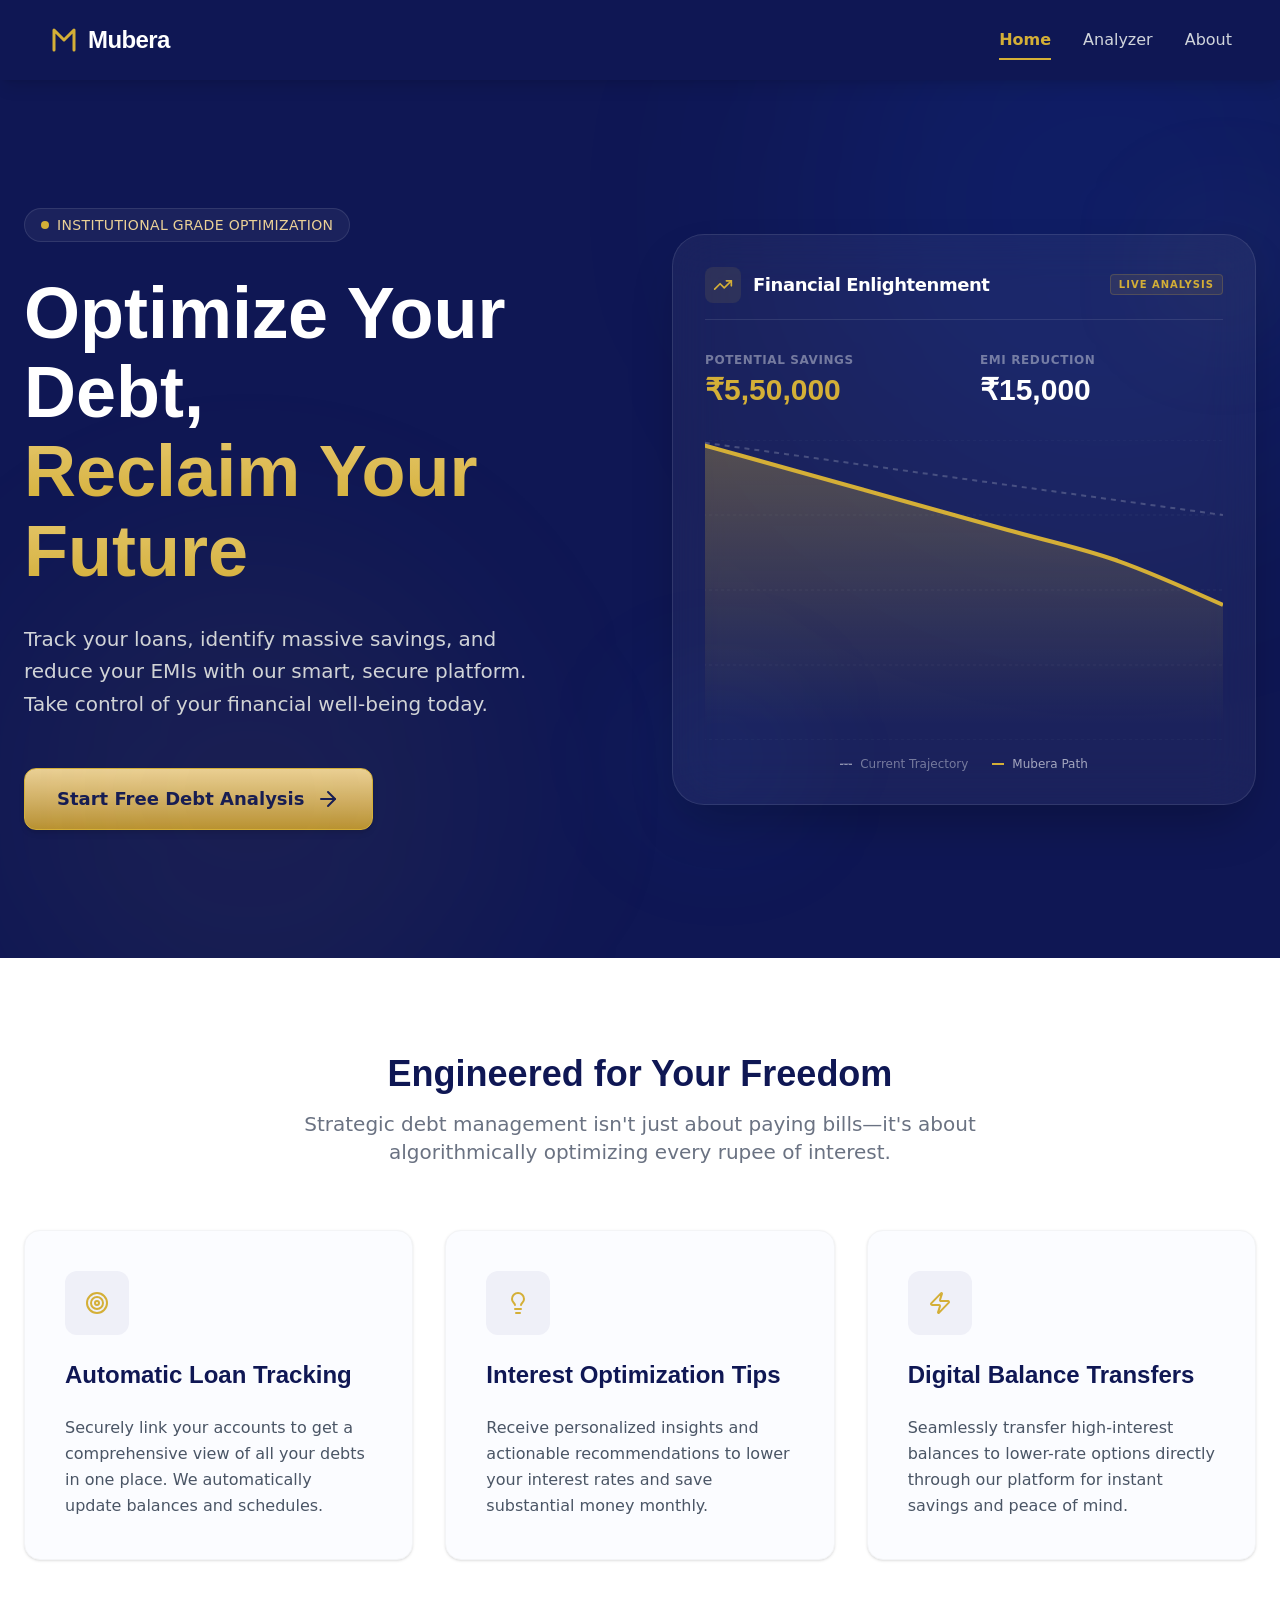
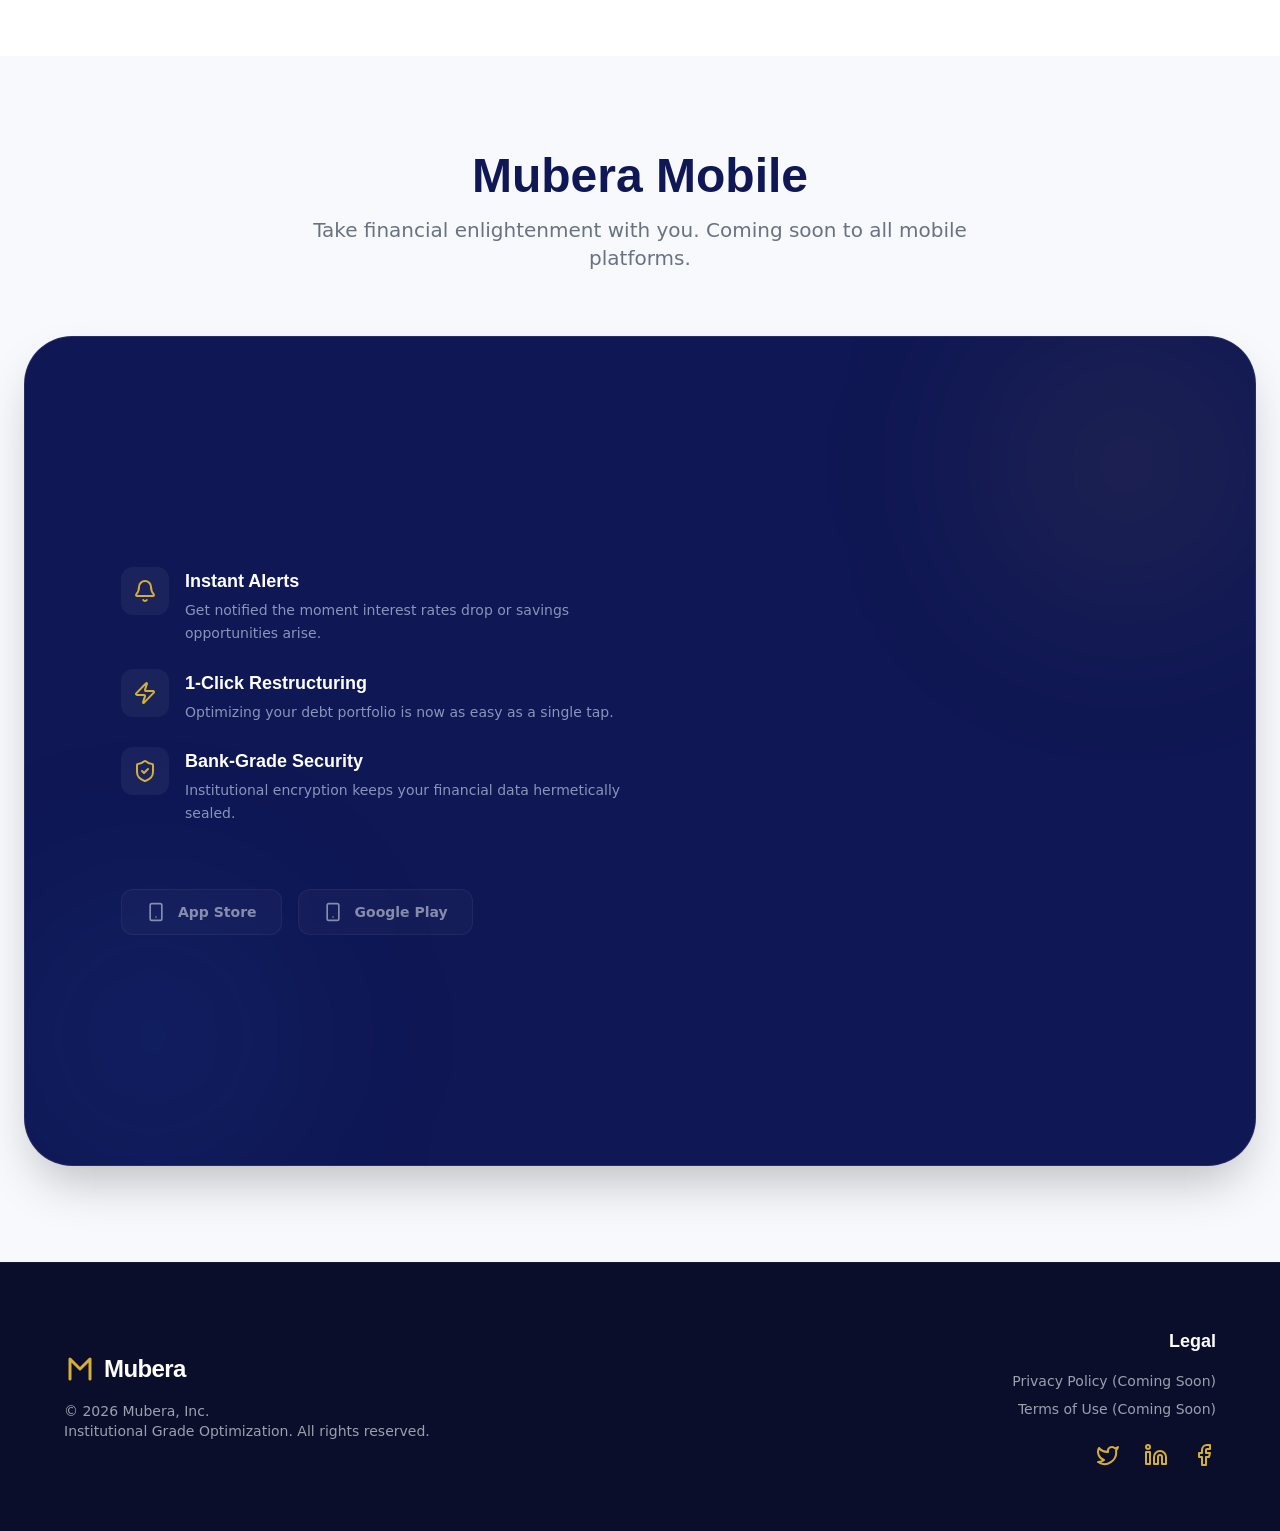
==== index.html @ bd6b5b1d "First commit" ====
<!doctype html>
<html lang="en">
  <head>
    <meta charset="UTF-8" />
    <meta name="viewport" content="width=device-width, initial-scale=1.0" />
    <title>Mubera - Debt Optimization</title>
    <script src="https://server.fillout.com/embed/v1/"></script>
    <script type="module" crossorigin src="/assets/index-WhnX2FyQ.js"></script>
    <link rel="stylesheet" crossorigin href="/assets/index-BzbbWN3S.css">
  </head>
  <body>
    <div id="root"></div>
  </body>
</html>
---- assets/index-BzbbWN3S.css ----
/*! tailwindcss v4.3.0 | MIT License | https://tailwindcss.com */@layer properties{@supports (((-webkit-hyphens:none)) and (not (margin-trim:inline))) or ((-moz-orient:inline) and (not (color:rgb(from red r g b)))){*,:before,:after,::backdrop{--tw-translate-x:0;--tw-translate-y:0;--tw-translate-z:0;--tw-rotate-x:initial;--tw-rotate-y:initial;--tw-rotate-z:initial;--tw-skew-x:initial;--tw-skew-y:initial;--tw-space-y-reverse:0;--tw-space-x-reverse:0;--tw-border-style:solid;--tw-gradient-position:initial;--tw-gradient-from:#0000;--tw-gradient-via:#0000;--tw-gradient-to:#0000;--tw-gradient-stops:initial;--tw-gradient-via-stops:initial;--tw-gradient-from-position:0%;--tw-gradient-via-position:50%;--tw-gradient-to-position:100%;--tw-leading:initial;--tw-font-weight:initial;--tw-tracking:initial;--tw-shadow:0 0 #0000;--tw-shadow-color:initial;--tw-shadow-alpha:100%;--tw-inset-shadow:0 0 #0000;--tw-inset-shadow-color:initial;--tw-inset-shadow-alpha:100%;--tw-ring-color:initial;--tw-ring-shadow:0 0 #0000;--tw-inset-ring-color:initial;--tw-inset-ring-shadow:0 0 #0000;--tw-ring-inset:initial;--tw-ring-offset-width:0px;--tw-ring-offset-color:#fff;--tw-ring-offset-shadow:0 0 #0000;--tw-blur:initial;--tw-brightness:initial;--tw-contrast:initial;--tw-grayscale:initial;--tw-hue-rotate:initial;--tw-invert:initial;--tw-opacity:initial;--tw-saturate:initial;--tw-sepia:initial;--tw-drop-shadow:initial;--tw-drop-shadow-color:initial;--tw-drop-shadow-alpha:100%;--tw-drop-shadow-size:initial;--tw-duration:initial;--tw-backdrop-blur:initial;--tw-backdrop-brightness:initial;--tw-backdrop-contrast:initial;--tw-backdrop-grayscale:initial;--tw-backdrop-hue-rotate:initial;--tw-backdrop-invert:initial;--tw-backdrop-opacity:initial;--tw-backdrop-saturate:initial;--tw-backdrop-sepia:initial}}}@layer theme{:root,:host{--font-sans:"Inter", ui-sans-serif, system-ui, sans-serif;--font-mono:ui-monospace, SFMono-Regular, Menlo, Monaco, Consolas, "Liberation Mono", "Courier New", monospace;--color-green-400:oklch(79.2% .209 151.711);--color-blue-100:oklch(93.2% .032 255.585);--color-blue-200:oklch(88.2% .059 254.128);--color-blue-500:oklch(62.3% .214 259.815);--color-blue-600:oklch(54.6% .245 262.881);--color-blue-900:oklch(37.9% .146 265.522);--color-gray-100:oklch(96.7% .003 264.542);--color-gray-200:oklch(92.8% .006 264.531);--color-gray-300:oklch(87.2% .01 258.338);--color-gray-400:oklch(70.7% .022 261.325);--color-gray-500:oklch(55.1% .027 264.364);--color-gray-600:oklch(44.6% .03 256.802);--color-gray-800:oklch(27.8% .033 256.848);--color-black:#000;--color-white:#fff;--spacing:.25rem;--container-sm:24rem;--container-md:28rem;--container-lg:32rem;--container-2xl:42rem;--container-3xl:48rem;--container-4xl:56rem;--container-6xl:72rem;--container-7xl:80rem;--text-xs:.75rem;--text-xs--line-height:calc(1 / .75);--text-sm:.875rem;--text-sm--line-height:calc(1.25 / .875);--text-base:1rem;--text-base--line-height: 1.5 ;--text-lg:1.125rem;--text-lg--line-height:calc(1.75 / 1.125);--text-xl:1.25rem;--text-xl--line-height:calc(1.75 / 1.25);--text-2xl:1.5rem;--text-2xl--line-height:calc(2 / 1.5);--text-3xl:1.875rem;--text-3xl--line-height: 1.2 ;--text-4xl:2.25rem;--text-4xl--line-height:calc(2.5 / 2.25);--text-5xl:3rem;--text-5xl--line-height:1;--text-6xl:3.75rem;--text-6xl--line-height:1;--text-7xl:4.5rem;--text-7xl--line-height:1;--font-weight-medium:500;--font-weight-semibold:600;--font-weight-bold:700;--tracking-tight:-.025em;--tracking-wide:.025em;--tracking-wider:.05em;--tracking-widest:.1em;--leading-relaxed:1.625;--radius-lg:.5rem;--radius-xl:.75rem;--radius-2xl:1rem;--animate-pulse:pulse 2s cubic-bezier(.4, 0, .6, 1) infinite;--blur-xl:24px;--blur-2xl:40px;--blur-3xl:64px;--default-transition-duration:.15s;--default-transition-timing-function:cubic-bezier(.4, 0, .2, 1);--default-font-family:var(--font-sans);--default-mono-font-family:var(--font-mono);--font-display:"Montserrat", sans-serif;--color-mubera-blue:#0f1754;--color-mubera-blue-light:#1a237e;--color-mubera-gold:#d4af37;--color-mubera-gold-light:#ebd197}}@layer base{*,:after,:before,::backdrop{box-sizing:border-box;border:0 solid;margin:0;padding:0}::file-selector-button{box-sizing:border-box;border:0 solid;margin:0;padding:0}html,:host{-webkit-text-size-adjust:100%;-moz-tab-size:4;tab-size:4;line-height:1.5;font-family:var(--default-font-family,ui-sans-serif, system-ui, sans-serif, "Apple Color Emoji", "Segoe UI Emoji", "Segoe UI Symbol", "Noto Color Emoji");font-feature-settings:var(--default-font-feature-settings,normal);font-variation-settings:var(--default-font-variation-settings,normal);-webkit-tap-highlight-color:transparent}hr{height:0;color:inherit;border-top-width:1px}abbr:where([title]){-webkit-text-decoration:underline dotted;text-decoration:underline dotted}h1,h2,h3,h4,h5,h6{font-size:inherit;font-weight:inherit}a{color:inherit;-webkit-text-decoration:inherit;text-decoration:inherit}b,strong{font-weight:bolder}code,kbd,samp,pre{font-family:var(--default-mono-font-family,ui-monospace, SFMono-Regular, Menlo, Monaco, Consolas, "Liberation Mono", "Courier New", monospace);font-feature-settings:var(--default-mono-font-feature-settings,normal);font-variation-settings:var(--default-mono-font-variation-settings,normal);font-size:1em}small{font-size:80%}sub,sup{vertical-align:baseline;font-size:75%;line-height:0;position:relative}sub{bottom:-.25em}sup{top:-.5em}table{text-indent:0;border-color:inherit;border-collapse:collapse}:-moz-focusring{outline:auto}progress{vertical-align:baseline}summary{display:list-item}ol,ul,menu{list-style:none}img,svg,video,canvas,audio,iframe,embed,object{vertical-align:middle;display:block}img,video{max-width:100%;height:auto}button,input,select,optgroup,textarea{font:inherit;font-feature-settings:inherit;font-variation-settings:inherit;letter-spacing:inherit;color:inherit;opacity:1;background-color:#0000;border-radius:0}::file-selector-button{font:inherit;font-feature-settings:inherit;font-variation-settings:inherit;letter-spacing:inherit;color:inherit;opacity:1;background-color:#0000;border-radius:0}:where(select:is([multiple],[size])) optgroup{font-weight:bolder}:where(select:is([multiple],[size])) optgroup option{padding-inline-start:20px}::file-selector-button{margin-inline-end:4px}::placeholder{opacity:1}@supports (not ((-webkit-appearance:-apple-pay-button))) or (contain-intrinsic-size:1px){::placeholder{color:currentColor}@supports (color:color-mix(in lab,red,red)){::placeholder{color:color-mix(in oklab,currentcolor 50%,transparent)}}}textarea{resize:vertical}::-webkit-search-decoration{-webkit-appearance:none}::-webkit-date-and-time-value{min-height:1lh;text-align:inherit}::-webkit-datetime-edit{display:inline-flex}::-webkit-datetime-edit-fields-wrapper{padding:0}::-webkit-datetime-edit{padding-block:0}::-webkit-datetime-edit-year-field{padding-block:0}::-webkit-datetime-edit-month-field{padding-block:0}::-webkit-datetime-edit-day-field{padding-block:0}::-webkit-datetime-edit-hour-field{padding-block:0}::-webkit-datetime-edit-minute-field{padding-block:0}::-webkit-datetime-edit-second-field{padding-block:0}::-webkit-datetime-edit-millisecond-field{padding-block:0}::-webkit-datetime-edit-meridiem-field{padding-block:0}::-webkit-calendar-picker-indicator{line-height:1}:-moz-ui-invalid{box-shadow:none}button,input:where([type=button],[type=reset],[type=submit]){-webkit-appearance:button;-moz-appearance:button;appearance:button}::file-selector-button{-webkit-appearance:button;-moz-appearance:button;appearance:button}::-webkit-inner-spin-button{height:auto}::-webkit-outer-spin-button{height:auto}[hidden]:where(:not([hidden=until-found])){display:none!important}}@layer components{.btn-gold{border-style:var(--tw-border-style);--tw-gradient-position:to bottom;border-width:1px;border-color:#d4af37}@supports (background-image:linear-gradient(in lab,red,red)){.btn-gold{--tw-gradient-position:to bottom in oklab}}.btn-gold{background-image:linear-gradient(var(--tw-gradient-stops));--tw-gradient-from:#ebd197;--tw-gradient-to:#b89130;--tw-gradient-stops:var(--tw-gradient-via-stops,var(--tw-gradient-position), var(--tw-gradient-from) var(--tw-gradient-from-position), var(--tw-gradient-to) var(--tw-gradient-to-position));--tw-font-weight:var(--font-weight-semibold);font-weight:var(--font-weight-semibold);color:#0f1754;--tw-shadow:0 4px 6px -1px var(--tw-shadow-color,#0000001a), 0 2px 4px -2px var(--tw-shadow-color,#0000001a);box-shadow:var(--tw-inset-shadow),var(--tw-inset-ring-shadow),var(--tw-ring-offset-shadow),var(--tw-ring-shadow),var(--tw-shadow);transition-property:all;transition-timing-function:var(--tw-ease,var(--default-transition-timing-function));transition-duration:var(--tw-duration,var(--default-transition-duration));--tw-duration:.3s;transition-duration:.3s}@media(hover:hover){.btn-gold:hover{--tw-translate-y:calc(var(--spacing) * -.5);translate:var(--tw-translate-x) var(--tw-translate-y);--tw-gradient-from:#f3d778;--tw-gradient-stops:var(--tw-gradient-via-stops,var(--tw-gradient-position), var(--tw-gradient-from) var(--tw-gradient-from-position), var(--tw-gradient-to) var(--tw-gradient-to-position));--tw-gradient-to:#c19b2e;--tw-shadow:0 10px 15px -3px var(--tw-shadow-color,#0000001a), 0 4px 6px -4px var(--tw-shadow-color,#0000001a);box-shadow:var(--tw-inset-shadow),var(--tw-inset-ring-shadow),var(--tw-ring-offset-shadow),var(--tw-ring-shadow),var(--tw-shadow)}}.glass-panel{border-style:var(--tw-border-style);border-width:1px;border-color:#ffffff1a}@supports (color:color-mix(in lab,red,red)){.glass-panel{border-color:color-mix(in oklab,var(--color-white) 10%,transparent)}}.glass-panel{background-color:#ffffff0d}@supports (color:color-mix(in lab,red,red)){.glass-panel{background-color:color-mix(in oklab,var(--color-white) 5%,transparent)}}.glass-panel{--tw-shadow:0 25px 50px -12px var(--tw-shadow-color,#00000040);box-shadow:var(--tw-inset-shadow),var(--tw-inset-ring-shadow),var(--tw-ring-offset-shadow),var(--tw-ring-shadow),var(--tw-shadow);--tw-backdrop-blur:blur(var(--blur-xl));-webkit-backdrop-filter:var(--tw-backdrop-blur,) var(--tw-backdrop-brightness,) var(--tw-backdrop-contrast,) var(--tw-backdrop-grayscale,) var(--tw-backdrop-hue-rotate,) var(--tw-backdrop-invert,) var(--tw-backdrop-opacity,) var(--tw-backdrop-saturate,) var(--tw-backdrop-sepia,);backdrop-filter:var(--tw-backdrop-blur,) var(--tw-backdrop-brightness,) var(--tw-backdrop-contrast,) var(--tw-backdrop-grayscale,) var(--tw-backdrop-hue-rotate,) var(--tw-backdrop-invert,) var(--tw-backdrop-opacity,) var(--tw-backdrop-saturate,) var(--tw-backdrop-sepia,)}.text-gradient-gold{--tw-gradient-position:to bottom}@supports (background-image:linear-gradient(in lab,red,red)){.text-gradient-gold{--tw-gradient-position:to bottom in oklab}}.text-gradient-gold{background-image:linear-gradient(var(--tw-gradient-stops));--tw-gradient-from:#e5c76b;--tw-gradient-to:#d4af37;--tw-gradient-stops:var(--tw-gradient-via-stops,var(--tw-gradient-position), var(--tw-gradient-from) var(--tw-gradient-from-position), var(--tw-gradient-to) var(--tw-gradient-to-position));color:#0000;-webkit-background-clip:text;background-clip:text}}@layer utilities{.pointer-events-none{pointer-events:none}.absolute{position:absolute}.relative{position:relative}.sticky{position:sticky}.inset-x-0{inset-inline:calc(var(--spacing) * 0)}.-top-4{top:calc(var(--spacing) * -4)}.top-0{top:calc(var(--spacing) * 0)}.top-1\/2{top:50%}.top-\[-20\%\]{top:-20%}.top-full{top:100%}.-right-4{right:calc(var(--spacing) * -4)}.right-0{right:calc(var(--spacing) * 0)}.right-4{right:calc(var(--spacing) * 4)}.right-\[-10\%\]{right:-10%}.-bottom-1{bottom:calc(var(--spacing) * -1)}.-bottom-4{bottom:calc(var(--spacing) * -4)}.-bottom-10{bottom:calc(var(--spacing) * -10)}.bottom-0{bottom:calc(var(--spacing) * 0)}.bottom-1{bottom:calc(var(--spacing) * 1)}.bottom-\[-10\%\]{bottom:-10%}.-left-4{left:calc(var(--spacing) * -4)}.left-0{left:calc(var(--spacing) * 0)}.left-1\/2{left:50%}.left-4{left:calc(var(--spacing) * 4)}.z-10{z-index:10}.z-50{z-index:50}.order-1{order:1}.order-2{order:2}.mx-auto{margin-inline:auto}.mt-2{margin-top:calc(var(--spacing) * 2)}.mt-4{margin-top:calc(var(--spacing) * 4)}.mt-8{margin-top:calc(var(--spacing) * 8)}.mt-10{margin-top:calc(var(--spacing) * 10)}.mb-4{margin-bottom:calc(var(--spacing) * 4)}.mb-6{margin-bottom:calc(var(--spacing) * 6)}.mb-8{margin-bottom:calc(var(--spacing) * 8)}.mb-12{margin-bottom:calc(var(--spacing) * 12)}.mb-16{margin-bottom:calc(var(--spacing) * 16)}.flex{display:flex}.grid{display:grid}.hidden{display:none}.inline-block{display:inline-block}.inline-flex{display:inline-flex}.aspect-\[9\/19\]{aspect-ratio:9/19}.h-0\.5{height:calc(var(--spacing) * .5)}.h-1\.5{height:calc(var(--spacing) * 1.5)}.h-2{height:calc(var(--spacing) * 2)}.h-6{height:calc(var(--spacing) * 6)}.h-8{height:calc(var(--spacing) * 8)}.h-10{height:calc(var(--spacing) * 10)}.h-12{height:calc(var(--spacing) * 12)}.h-16{height:calc(var(--spacing) * 16)}.h-24{height:calc(var(--spacing) * 24)}.h-32{height:calc(var(--spacing) * 32)}.h-64{height:calc(var(--spacing) * 64)}.h-\[120\%\]{height:120%}.h-\[200px\]{height:200px}.h-\[250px\]{height:250px}.h-\[500px\]{height:500px}.h-\[600px\]{height:600px}.h-full{height:100%}.min-h-\[80vh\]{min-height:80vh}.min-h-\[300px\]{min-height:300px}.min-h-screen{min-height:100vh}.w-1\/2{width:50%}.w-2{width:calc(var(--spacing) * 2)}.w-3{width:calc(var(--spacing) * 3)}.w-8{width:calc(var(--spacing) * 8)}.w-10{width:calc(var(--spacing) * 10)}.w-12{width:calc(var(--spacing) * 12)}.w-16{width:calc(var(--spacing) * 16)}.w-24{width:calc(var(--spacing) * 24)}.w-32{width:calc(var(--spacing) * 32)}.w-64{width:calc(var(--spacing) * 64)}.w-\[80\%\]{width:80%}.w-\[120\%\]{width:120%}.w-\[500px\]{width:500px}.w-\[600px\]{width:600px}.w-full{width:100%}.max-w-2xl{max-width:var(--container-2xl)}.max-w-3xl{max-width:var(--container-3xl)}.max-w-4xl{max-width:var(--container-4xl)}.max-w-6xl{max-width:var(--container-6xl)}.max-w-7xl{max-width:var(--container-7xl)}.max-w-\[280px\]{max-width:280px}.max-w-lg{max-width:var(--container-lg)}.max-w-md{max-width:var(--container-md)}.max-w-sm{max-width:var(--container-sm)}.shrink-0{flex-shrink:0}.flex-grow{flex-grow:1}.-translate-x-1\/2{--tw-translate-x: -50% ;translate:var(--tw-translate-x) var(--tw-translate-y)}.-translate-y-1\/2{--tw-translate-y: -50% ;translate:var(--tw-translate-x) var(--tw-translate-y)}.transform{transform:var(--tw-rotate-x,) var(--tw-rotate-y,) var(--tw-rotate-z,) var(--tw-skew-x,) var(--tw-skew-y,)}.animate-pulse{animation:var(--animate-pulse)}.cursor-default{cursor:default}.cursor-not-allowed{cursor:not-allowed}.cursor-pointer{cursor:pointer}.grid-cols-1{grid-template-columns:repeat(1,minmax(0,1fr))}.grid-cols-2{grid-template-columns:repeat(2,minmax(0,1fr))}.flex-col{flex-direction:column}.items-center{align-items:center}.items-start{align-items:flex-start}.justify-between{justify-content:space-between}.justify-center{justify-content:center}.justify-end{justify-content:flex-end}.gap-1{gap:calc(var(--spacing) * 1)}.gap-3{gap:calc(var(--spacing) * 3)}.gap-4{gap:calc(var(--spacing) * 4)}.gap-6{gap:calc(var(--spacing) * 6)}.gap-8{gap:calc(var(--spacing) * 8)}.gap-12{gap:calc(var(--spacing) * 12)}.gap-16{gap:calc(var(--spacing) * 16)}:where(.space-y-1>:not(:last-child)){--tw-space-y-reverse:0;margin-block-start:calc(calc(var(--spacing) * 1) * var(--tw-space-y-reverse));margin-block-end:calc(calc(var(--spacing) * 1) * calc(1 - var(--tw-space-y-reverse)))}:where(.space-y-2>:not(:last-child)){--tw-space-y-reverse:0;margin-block-start:calc(calc(var(--spacing) * 2) * var(--tw-space-y-reverse));margin-block-end:calc(calc(var(--spacing) * 2) * calc(1 - var(--tw-space-y-reverse)))}:where(.space-y-4>:not(:last-child)){--tw-space-y-reverse:0;margin-block-start:calc(calc(var(--spacing) * 4) * var(--tw-space-y-reverse));margin-block-end:calc(calc(var(--spacing) * 4) * calc(1 - var(--tw-space-y-reverse)))}:where(.space-y-6>:not(:last-child)){--tw-space-y-reverse:0;margin-block-start:calc(calc(var(--spacing) * 6) * var(--tw-space-y-reverse));margin-block-end:calc(calc(var(--spacing) * 6) * calc(1 - var(--tw-space-y-reverse)))}:where(.space-y-8>:not(:last-child)){--tw-space-y-reverse:0;margin-block-start:calc(calc(var(--spacing) * 8) * var(--tw-space-y-reverse));margin-block-end:calc(calc(var(--spacing) * 8) * calc(1 - var(--tw-space-y-reverse)))}:where(.space-y-10>:not(:last-child)){--tw-space-y-reverse:0;margin-block-start:calc(calc(var(--spacing) * 10) * var(--tw-space-y-reverse));margin-block-end:calc(calc(var(--spacing) * 10) * calc(1 - var(--tw-space-y-reverse)))}:where(.space-y-16>:not(:last-child)){--tw-space-y-reverse:0;margin-block-start:calc(calc(var(--spacing) * 16) * var(--tw-space-y-reverse));margin-block-end:calc(calc(var(--spacing) * 16) * calc(1 - var(--tw-space-y-reverse)))}:where(.space-y-20>:not(:last-child)){--tw-space-y-reverse:0;margin-block-start:calc(calc(var(--spacing) * 20) * var(--tw-space-y-reverse));margin-block-end:calc(calc(var(--spacing) * 20) * calc(1 - var(--tw-space-y-reverse)))}:where(.space-x-2>:not(:last-child)){--tw-space-x-reverse:0;margin-inline-start:calc(calc(var(--spacing) * 2) * var(--tw-space-x-reverse));margin-inline-end:calc(calc(var(--spacing) * 2) * calc(1 - var(--tw-space-x-reverse)))}:where(.space-x-3>:not(:last-child)){--tw-space-x-reverse:0;margin-inline-start:calc(calc(var(--spacing) * 3) * var(--tw-space-x-reverse));margin-inline-end:calc(calc(var(--spacing) * 3) * calc(1 - var(--tw-space-x-reverse)))}:where(.space-x-4>:not(:last-child)){--tw-space-x-reverse:0;margin-inline-start:calc(calc(var(--spacing) * 4) * var(--tw-space-x-reverse));margin-inline-end:calc(calc(var(--spacing) * 4) * calc(1 - var(--tw-space-x-reverse)))}:where(.space-x-6>:not(:last-child)){--tw-space-x-reverse:0;margin-inline-start:calc(calc(var(--spacing) * 6) * var(--tw-space-x-reverse));margin-inline-end:calc(calc(var(--spacing) * 6) * calc(1 - var(--tw-space-x-reverse)))}:where(.space-x-8>:not(:last-child)){--tw-space-x-reverse:0;margin-inline-start:calc(calc(var(--spacing) * 8) * var(--tw-space-x-reverse));margin-inline-end:calc(calc(var(--spacing) * 8) * calc(1 - var(--tw-space-x-reverse)))}.overflow-hidden{overflow:hidden}.rounded{border-radius:.25rem}.rounded-2xl{border-radius:var(--radius-2xl)}.rounded-\[2\.5rem\]{border-radius:2.5rem}.rounded-\[2rem\]{border-radius:2rem}.rounded-\[3rem\]{border-radius:3rem}.rounded-full{border-radius:3.40282e38px}.rounded-lg{border-radius:var(--radius-lg)}.rounded-xl{border-radius:var(--radius-xl)}.border{border-style:var(--tw-border-style);border-width:1px}.border-\[6px\]{border-style:var(--tw-border-style);border-width:6px}.border-t{border-top-style:var(--tw-border-style);border-top-width:1px}.border-b{border-bottom-style:var(--tw-border-style);border-bottom-width:1px}.border-dashed{--tw-border-style:dashed;border-style:dashed}.border-gray-100{border-color:var(--color-gray-100)}.border-gray-200{border-color:var(--color-gray-200)}.border-gray-800{border-color:var(--color-gray-800)}.border-mubera-gold\/20{border-color:#d4af3733}@supports (color:color-mix(in lab,red,red)){.border-mubera-gold\/20{border-color:color-mix(in oklab,var(--color-mubera-gold) 20%,transparent)}}.border-white\/5{border-color:#ffffff0d}@supports (color:color-mix(in lab,red,red)){.border-white\/5{border-color:color-mix(in oklab,var(--color-white) 5%,transparent)}}.border-white\/10{border-color:#ffffff1a}@supports (color:color-mix(in lab,red,red)){.border-white\/10{border-color:color-mix(in oklab,var(--color-white) 10%,transparent)}}.border-white\/40{border-color:#fff6}@supports (color:color-mix(in lab,red,red)){.border-white\/40{border-color:color-mix(in oklab,var(--color-white) 40%,transparent)}}.bg-\[\#0b0e2a\]{background-color:#0b0e2a}.bg-\[\#0f1754\]{background-color:#0f1754}.bg-\[\#f7f9fc\]{background-color:#f7f9fc}.bg-\[\#fbfcff\]{background-color:#fbfcff}.bg-black{background-color:var(--color-black)}.bg-black\/40{background-color:#0006}@supports (color:color-mix(in lab,red,red)){.bg-black\/40{background-color:color-mix(in oklab,var(--color-black) 40%,transparent)}}.bg-blue-500\/10{background-color:#3080ff1a}@supports (color:color-mix(in lab,red,red)){.bg-blue-500\/10{background-color:color-mix(in oklab,var(--color-blue-500) 10%,transparent)}}.bg-blue-600\/10{background-color:#155dfc1a}@supports (color:color-mix(in lab,red,red)){.bg-blue-600\/10{background-color:color-mix(in oklab,var(--color-blue-600) 10%,transparent)}}.bg-mubera-blue{background-color:var(--color-mubera-blue)}.bg-mubera-blue-light{background-color:var(--color-mubera-blue-light)}.bg-mubera-blue-light\/5{background-color:#1a237e0d}@supports (color:color-mix(in lab,red,red)){.bg-mubera-blue-light\/5{background-color:color-mix(in oklab,var(--color-mubera-blue-light) 5%,transparent)}}.bg-mubera-blue\/5{background-color:#0f17540d}@supports (color:color-mix(in lab,red,red)){.bg-mubera-blue\/5{background-color:color-mix(in oklab,var(--color-mubera-blue) 5%,transparent)}}.bg-mubera-gold{background-color:var(--color-mubera-gold)}.bg-mubera-gold\/5{background-color:#d4af370d}@supports (color:color-mix(in lab,red,red)){.bg-mubera-gold\/5{background-color:color-mix(in oklab,var(--color-mubera-gold) 5%,transparent)}}.bg-mubera-gold\/10{background-color:#d4af371a}@supports (color:color-mix(in lab,red,red)){.bg-mubera-gold\/10{background-color:color-mix(in oklab,var(--color-mubera-gold) 10%,transparent)}}.bg-mubera-gold\/20{background-color:#d4af3733}@supports (color:color-mix(in lab,red,red)){.bg-mubera-gold\/20{background-color:color-mix(in oklab,var(--color-mubera-gold) 20%,transparent)}}.bg-white{background-color:var(--color-white)}.bg-white\/5{background-color:#ffffff0d}@supports (color:color-mix(in lab,red,red)){.bg-white\/5{background-color:color-mix(in oklab,var(--color-white) 5%,transparent)}}.bg-white\/10{background-color:#ffffff1a}@supports (color:color-mix(in lab,red,red)){.bg-white\/10{background-color:color-mix(in oklab,var(--color-white) 10%,transparent)}}.bg-white\/20{background-color:#fff3}@supports (color:color-mix(in lab,red,red)){.bg-white\/20{background-color:color-mix(in oklab,var(--color-white) 20%,transparent)}}.bg-white\/40{background-color:#fff6}@supports (color:color-mix(in lab,red,red)){.bg-white\/40{background-color:color-mix(in oklab,var(--color-white) 40%,transparent)}}.bg-linear-to-l{--tw-gradient-position:to left}@supports (background-image:linear-gradient(in lab,red,red)){.bg-linear-to-l{--tw-gradient-position:to left in oklab}}.bg-linear-to-l{background-image:linear-gradient(var(--tw-gradient-stops))}.bg-\[radial-gradient\(circle_at_30\%_20\%\,_rgba\(59\,130\,246\,0\.1\)\,_transparent_50\%\)\]{background-image:radial-gradient(circle at 30% 20%,#3b82f61a,#0000 50%)}.from-blue-600\/10{--tw-gradient-from:#155dfc1a}@supports (color:color-mix(in lab,red,red)){.from-blue-600\/10{--tw-gradient-from:color-mix(in oklab, var(--color-blue-600) 10%, transparent)}}.from-blue-600\/10{--tw-gradient-stops:var(--tw-gradient-via-stops,var(--tw-gradient-position), var(--tw-gradient-from) var(--tw-gradient-from-position), var(--tw-gradient-to) var(--tw-gradient-to-position))}.to-transparent{--tw-gradient-to:transparent;--tw-gradient-stops:var(--tw-gradient-via-stops,var(--tw-gradient-position), var(--tw-gradient-from) var(--tw-gradient-from-position), var(--tw-gradient-to) var(--tw-gradient-to-position))}.p-2{padding:calc(var(--spacing) * 2)}.p-3{padding:calc(var(--spacing) * 3)}.p-4{padding:calc(var(--spacing) * 4)}.p-5{padding:calc(var(--spacing) * 5)}.p-6{padding:calc(var(--spacing) * 6)}.p-8{padding:calc(var(--spacing) * 8)}.p-10{padding:calc(var(--spacing) * 10)}.p-12{padding:calc(var(--spacing) * 12)}.px-1{padding-inline:calc(var(--spacing) * 1)}.px-2{padding-inline:calc(var(--spacing) * 2)}.px-4{padding-inline:calc(var(--spacing) * 4)}.px-6{padding-inline:calc(var(--spacing) * 6)}.px-8{padding-inline:calc(var(--spacing) * 8)}.px-12{padding-inline:calc(var(--spacing) * 12)}.py-0\.5{padding-block:calc(var(--spacing) * .5)}.py-1{padding-block:calc(var(--spacing) * 1)}.py-1\.5{padding-block:calc(var(--spacing) * 1.5)}.py-3{padding-block:calc(var(--spacing) * 3)}.py-4{padding-block:calc(var(--spacing) * 4)}.py-5{padding-block:calc(var(--spacing) * 5)}.py-6{padding-block:calc(var(--spacing) * 6)}.py-12{padding-block:calc(var(--spacing) * 12)}.py-16{padding-block:calc(var(--spacing) * 16)}.py-24{padding-block:calc(var(--spacing) * 24)}.pt-4{padding-top:calc(var(--spacing) * 4)}.pt-6{padding-top:calc(var(--spacing) * 6)}.pt-12{padding-top:calc(var(--spacing) * 12)}.pr-6{padding-right:calc(var(--spacing) * 6)}.pb-4{padding-bottom:calc(var(--spacing) * 4)}.pb-6{padding-bottom:calc(var(--spacing) * 6)}.pl-10{padding-left:calc(var(--spacing) * 10)}.text-center{text-align:center}.text-left{text-align:left}.font-display{font-family:var(--font-display)}.font-sans{font-family:var(--font-sans)}.text-2xl{font-size:var(--text-2xl);line-height:var(--tw-leading,var(--text-2xl--line-height))}.text-3xl{font-size:var(--text-3xl);line-height:var(--tw-leading,var(--text-3xl--line-height))}.text-4xl{font-size:var(--text-4xl);line-height:var(--tw-leading,var(--text-4xl--line-height))}.text-5xl{font-size:var(--text-5xl);line-height:var(--tw-leading,var(--text-5xl--line-height))}.text-lg{font-size:var(--text-lg);line-height:var(--tw-leading,var(--text-lg--line-height))}.text-sm{font-size:var(--text-sm);line-height:var(--tw-leading,var(--text-sm--line-height))}.text-xl{font-size:var(--text-xl);line-height:var(--tw-leading,var(--text-xl--line-height))}.text-xs{font-size:var(--text-xs);line-height:var(--tw-leading,var(--text-xs--line-height))}.text-\[9px\]{font-size:9px}.text-\[10px\]{font-size:10px}.leading-\[1\.1\]{--tw-leading:1.1;line-height:1.1}.leading-relaxed{--tw-leading:var(--leading-relaxed);line-height:var(--leading-relaxed)}.font-bold{--tw-font-weight:var(--font-weight-bold);font-weight:var(--font-weight-bold)}.font-medium{--tw-font-weight:var(--font-weight-medium);font-weight:var(--font-weight-medium)}.font-semibold{--tw-font-weight:var(--font-weight-semibold);font-weight:var(--font-weight-semibold)}.tracking-tight{--tw-tracking:var(--tracking-tight);letter-spacing:var(--tracking-tight)}.tracking-wide{--tw-tracking:var(--tracking-wide);letter-spacing:var(--tracking-wide)}.tracking-wider{--tw-tracking:var(--tracking-wider);letter-spacing:var(--tracking-wider)}.tracking-widest{--tw-tracking:var(--tracking-widest);letter-spacing:var(--tracking-widest)}.whitespace-nowrap{white-space:nowrap}.text-\[\#0f1754\]{color:#0f1754}.text-blue-100\/40{color:#dbeafe66}@supports (color:color-mix(in lab,red,red)){.text-blue-100\/40{color:color-mix(in oklab,var(--color-blue-100) 40%,transparent)}}.text-blue-100\/60{color:#dbeafe99}@supports (color:color-mix(in lab,red,red)){.text-blue-100\/60{color:color-mix(in oklab,var(--color-blue-100) 60%,transparent)}}.text-blue-200\/40{color:#bedbff66}@supports (color:color-mix(in lab,red,red)){.text-blue-200\/40{color:color-mix(in oklab,var(--color-blue-200) 40%,transparent)}}.text-blue-200\/60{color:#bedbff99}@supports (color:color-mix(in lab,red,red)){.text-blue-200\/60{color:color-mix(in oklab,var(--color-blue-200) 60%,transparent)}}.text-blue-200\/80{color:#bedbffcc}@supports (color:color-mix(in lab,red,red)){.text-blue-200\/80{color:color-mix(in oklab,var(--color-blue-200) 80%,transparent)}}.text-blue-900\/70{color:#1c398eb3}@supports (color:color-mix(in lab,red,red)){.text-blue-900\/70{color:color-mix(in oklab,var(--color-blue-900) 70%,transparent)}}.text-gray-300{color:var(--color-gray-300)}.text-gray-400{color:var(--color-gray-400)}.text-gray-500{color:var(--color-gray-500)}.text-gray-600{color:var(--color-gray-600)}.text-green-400{color:var(--color-green-400)}.text-mubera-blue{color:var(--color-mubera-blue)}.text-mubera-gold{color:var(--color-mubera-gold)}.text-mubera-gold-light{color:var(--color-mubera-gold-light)}.text-white{color:var(--color-white)}.text-white\/20{color:#fff3}@supports (color:color-mix(in lab,red,red)){.text-white\/20{color:color-mix(in oklab,var(--color-white) 20%,transparent)}}.text-white\/40{color:#fff6}@supports (color:color-mix(in lab,red,red)){.text-white\/40{color:color-mix(in oklab,var(--color-white) 40%,transparent)}}.text-white\/50{color:#ffffff80}@supports (color:color-mix(in lab,red,red)){.text-white\/50{color:color-mix(in oklab,var(--color-white) 50%,transparent)}}.text-white\/60{color:#fff9}@supports (color:color-mix(in lab,red,red)){.text-white\/60{color:color-mix(in oklab,var(--color-white) 60%,transparent)}}.uppercase{text-transform:uppercase}.italic{font-style:italic}.opacity-50{opacity:.5}.shadow-2xl{--tw-shadow:0 25px 50px -12px var(--tw-shadow-color,#00000040);box-shadow:var(--tw-inset-shadow),var(--tw-inset-ring-shadow),var(--tw-ring-offset-shadow),var(--tw-ring-shadow),var(--tw-shadow)}.shadow-\[0_10px_20px_-5px_rgba\(212\,175\,55\,0\.4\)\]{--tw-shadow:0 10px 20px -5px var(--tw-shadow-color,#d4af3766);box-shadow:var(--tw-inset-shadow),var(--tw-inset-ring-shadow),var(--tw-ring-offset-shadow),var(--tw-ring-shadow),var(--tw-shadow)}.shadow-\[0_30px_60px_-15px_rgba\(0\,0\,0\,0\.5\)\]{--tw-shadow:0 30px 60px -15px var(--tw-shadow-color,#00000080);box-shadow:var(--tw-inset-shadow),var(--tw-inset-ring-shadow),var(--tw-ring-offset-shadow),var(--tw-ring-shadow),var(--tw-shadow)}.shadow-lg{--tw-shadow:0 10px 15px -3px var(--tw-shadow-color,#0000001a), 0 4px 6px -4px var(--tw-shadow-color,#0000001a);box-shadow:var(--tw-inset-shadow),var(--tw-inset-ring-shadow),var(--tw-ring-offset-shadow),var(--tw-ring-shadow),var(--tw-shadow)}.shadow-sm{--tw-shadow:0 1px 3px 0 var(--tw-shadow-color,#0000001a), 0 1px 2px -1px var(--tw-shadow-color,#0000001a);box-shadow:var(--tw-inset-shadow),var(--tw-inset-ring-shadow),var(--tw-ring-offset-shadow),var(--tw-ring-shadow),var(--tw-shadow)}.blur-2xl{--tw-blur:blur(var(--blur-2xl));filter:var(--tw-blur,) var(--tw-brightness,) var(--tw-contrast,) var(--tw-grayscale,) var(--tw-hue-rotate,) var(--tw-invert,) var(--tw-saturate,) var(--tw-sepia,) var(--tw-drop-shadow,)}.blur-3xl{--tw-blur:blur(var(--blur-3xl));filter:var(--tw-blur,) var(--tw-brightness,) var(--tw-contrast,) var(--tw-grayscale,) var(--tw-hue-rotate,) var(--tw-invert,) var(--tw-saturate,) var(--tw-sepia,) var(--tw-drop-shadow,)}.blur-\[100px\]{--tw-blur:blur(100px);filter:var(--tw-blur,) var(--tw-brightness,) var(--tw-contrast,) var(--tw-grayscale,) var(--tw-hue-rotate,) var(--tw-invert,) var(--tw-saturate,) var(--tw-sepia,) var(--tw-drop-shadow,)}.blur-\[120px\]{--tw-blur:blur(120px);filter:var(--tw-blur,) var(--tw-brightness,) var(--tw-contrast,) var(--tw-grayscale,) var(--tw-hue-rotate,) var(--tw-invert,) var(--tw-saturate,) var(--tw-sepia,) var(--tw-drop-shadow,)}.blur-xl{--tw-blur:blur(var(--blur-xl));filter:var(--tw-blur,) var(--tw-brightness,) var(--tw-contrast,) var(--tw-grayscale,) var(--tw-hue-rotate,) var(--tw-invert,) var(--tw-saturate,) var(--tw-sepia,) var(--tw-drop-shadow,)}.transition{transition-property:color,background-color,border-color,outline-color,text-decoration-color,fill,stroke,--tw-gradient-from,--tw-gradient-via,--tw-gradient-to,opacity,box-shadow,transform,translate,scale,rotate,filter,-webkit-backdrop-filter,backdrop-filter,display,content-visibility,overlay,pointer-events;transition-timing-function:var(--tw-ease,var(--default-transition-timing-function));transition-duration:var(--tw-duration,var(--default-transition-duration))}.transition-all{transition-property:all;transition-timing-function:var(--tw-ease,var(--default-transition-timing-function));transition-duration:var(--tw-duration,var(--default-transition-duration))}.transition-colors{transition-property:color,background-color,border-color,outline-color,text-decoration-color,fill,stroke,--tw-gradient-from,--tw-gradient-via,--tw-gradient-to;transition-timing-function:var(--tw-ease,var(--default-transition-timing-function));transition-duration:var(--tw-duration,var(--default-transition-duration))}.transition-transform{transition-property:transform,translate,scale,rotate;transition-timing-function:var(--tw-ease,var(--default-transition-timing-function));transition-duration:var(--tw-duration,var(--default-transition-duration))}@media(hover:hover){.group-hover\:translate-x-1:is(:where(.group):hover *){--tw-translate-x:calc(var(--spacing) * 1);translate:var(--tw-translate-x) var(--tw-translate-y)}.hover\:-translate-y-1:hover{--tw-translate-y:calc(var(--spacing) * -1);translate:var(--tw-translate-x) var(--tw-translate-y)}.hover\:bg-black:hover{background-color:var(--color-black)}.hover\:text-white:hover{color:var(--color-white)}.hover\:shadow-xl:hover{--tw-shadow:0 20px 25px -5px var(--tw-shadow-color,#0000001a), 0 8px 10px -6px var(--tw-shadow-color,#0000001a);box-shadow:var(--tw-inset-shadow),var(--tw-inset-ring-shadow),var(--tw-ring-offset-shadow),var(--tw-ring-shadow),var(--tw-shadow)}}.focus\:border-mubera-gold:focus{border-color:var(--color-mubera-gold)}.focus\:bg-white\/10:focus{background-color:#ffffff1a}@supports (color:color-mix(in lab,red,red)){.focus\:bg-white\/10:focus{background-color:color-mix(in oklab,var(--color-white) 10%,transparent)}}.focus\:outline-none:focus{--tw-outline-style:none;outline-style:none}@media(min-width:40rem){.sm\:w-auto{width:auto}.sm\:grid-cols-2{grid-template-columns:repeat(2,minmax(0,1fr))}.sm\:flex-row{flex-direction:row}}@media(min-width:48rem){.md\:mb-0{margin-bottom:calc(var(--spacing) * 0)}.md\:mb-10{margin-bottom:calc(var(--spacing) * 10)}.md\:mb-12{margin-bottom:calc(var(--spacing) * 12)}.md\:flex{display:flex}.md\:hidden{display:none}.md\:h-24{height:calc(var(--spacing) * 24)}.md\:h-56{height:calc(var(--spacing) * 56)}.md\:h-\[300px\]{height:300px}.md\:w-24{width:calc(var(--spacing) * 24)}.md\:w-auto{width:auto}.md\:max-w-\[320px\]{max-width:320px}.md\:grid-cols-2{grid-template-columns:repeat(2,minmax(0,1fr))}.md\:grid-cols-3{grid-template-columns:repeat(3,minmax(0,1fr))}.md\:flex-row{flex-direction:row}.md\:items-center{align-items:center}.md\:items-end{align-items:flex-end}.md\:gap-8{gap:calc(var(--spacing) * 8)}.md\:gap-16{gap:calc(var(--spacing) * 16)}:where(.md\:space-y-8>:not(:last-child)){--tw-space-y-reverse:0;margin-block-start:calc(calc(var(--spacing) * 8) * var(--tw-space-y-reverse));margin-block-end:calc(calc(var(--spacing) * 8) * calc(1 - var(--tw-space-y-reverse)))}.md\:p-8{padding:calc(var(--spacing) * 8)}.md\:p-10{padding:calc(var(--spacing) * 10)}.md\:p-12{padding:calc(var(--spacing) * 12)}.md\:p-16{padding:calc(var(--spacing) * 16)}.md\:p-20{padding:calc(var(--spacing) * 20)}.md\:px-6{padding-inline:calc(var(--spacing) * 6)}.md\:px-12{padding-inline:calc(var(--spacing) * 12)}.md\:py-5{padding-block:calc(var(--spacing) * 5)}.md\:py-6{padding-block:calc(var(--spacing) * 6)}.md\:py-20{padding-block:calc(var(--spacing) * 20)}.md\:py-32{padding-block:calc(var(--spacing) * 32)}.md\:text-left{text-align:left}.md\:text-2xl{font-size:var(--text-2xl);line-height:var(--tw-leading,var(--text-2xl--line-height))}.md\:text-3xl{font-size:var(--text-3xl);line-height:var(--tw-leading,var(--text-3xl--line-height))}.md\:text-5xl{font-size:var(--text-5xl);line-height:var(--tw-leading,var(--text-5xl--line-height))}.md\:text-6xl{font-size:var(--text-6xl);line-height:var(--tw-leading,var(--text-6xl--line-height))}.md\:text-7xl{font-size:var(--text-7xl);line-height:var(--tw-leading,var(--text-7xl--line-height))}.md\:text-base{font-size:var(--text-base);line-height:var(--tw-leading,var(--text-base--line-height))}.md\:text-sm{font-size:var(--text-sm);line-height:var(--tw-leading,var(--text-sm--line-height))}.md\:text-xl{font-size:var(--text-xl);line-height:var(--tw-leading,var(--text-xl--line-height))}.md\:text-xs{font-size:var(--text-xs);line-height:var(--tw-leading,var(--text-xs--line-height))}}@media(min-width:64rem){.lg\:order-1{order:1}.lg\:order-2{order:2}.lg\:col-span-5{grid-column:span 5/span 5}.lg\:col-span-7{grid-column:span 7/span 7}.lg\:col-span-12{grid-column:span 12/span 12}.lg\:w-1\/2{width:50%}.lg\:grid-cols-2{grid-template-columns:repeat(2,minmax(0,1fr))}.lg\:grid-cols-12{grid-template-columns:repeat(12,minmax(0,1fr))}.lg\:flex-row{flex-direction:row}.lg\:p-24{padding:calc(var(--spacing) * 24)}.lg\:px-16{padding-inline:calc(var(--spacing) * 16)}.lg\:pt-0{padding-top:calc(var(--spacing) * 0)}}}body{font-family:var(--font-sans);color:#191c1e;-webkit-font-smoothing:antialiased;-moz-osx-font-smoothing:grayscale;background-color:#f7f9fc}h1,h2,h3,h4{font-family:var(--font-display)}@property --tw-translate-x{syntax:"*";inherits:false;initial-value:0}@property --tw-translate-y{syntax:"*";inherits:false;initial-value:0}@property --tw-translate-z{syntax:"*";inherits:false;initial-value:0}@property --tw-rotate-x{syntax:"*";inherits:false}@property --tw-rotate-y{syntax:"*";inherits:false}@property --tw-rotate-z{syntax:"*";inherits:false}@property --tw-skew-x{syntax:"*";inherits:false}@property --tw-skew-y{syntax:"*";inherits:false}@property --tw-space-y-reverse{syntax:"*";inherits:false;initial-value:0}@property --tw-space-x-reverse{syntax:"*";inherits:false;initial-value:0}@property --tw-border-style{syntax:"*";inherits:false;initial-value:solid}@property --tw-gradient-position{syntax:"*";inherits:false}@property --tw-gradient-from{syntax:"<color>";inherits:false;initial-value:#0000}@property --tw-gradient-via{syntax:"<color>";inherits:false;initial-value:#0000}@property --tw-gradient-to{syntax:"<color>";inherits:false;initial-value:#0000}@property --tw-gradient-stops{syntax:"*";inherits:false}@property --tw-gradient-via-stops{syntax:"*";inherits:false}@property --tw-gradient-from-position{syntax:"<length-percentage>";inherits:false;initial-value:0%}@property --tw-gradient-via-position{syntax:"<length-percentage>";inherits:false;initial-value:50%}@property --tw-gradient-to-position{syntax:"<length-percentage>";inherits:false;initial-value:100%}@property --tw-leading{syntax:"*";inherits:false}@property --tw-font-weight{syntax:"*";inherits:false}@property --tw-tracking{syntax:"*";inherits:false}@property --tw-shadow{syntax:"*";inherits:false;initial-value:0 0 #0000}@property --tw-shadow-color{syntax:"*";inherits:false}@property --tw-shadow-alpha{syntax:"<percentage>";inherits:false;initial-value:100%}@property --tw-inset-shadow{syntax:"*";inherits:false;initial-value:0 0 #0000}@property --tw-inset-shadow-color{syntax:"*";inherits:false}@property --tw-inset-shadow-alpha{syntax:"<percentage>";inherits:false;initial-value:100%}@property --tw-ring-color{syntax:"*";inherits:false}@property --tw-ring-shadow{syntax:"*";inherits:false;initial-value:0 0 #0000}@property --tw-inset-ring-color{syntax:"*";inherits:false}@property --tw-inset-ring-shadow{syntax:"*";inherits:false;initial-value:0 0 #0000}@property --tw-ring-inset{syntax:"*";inherits:false}@property --tw-ring-offset-width{syntax:"<length>";inherits:false;initial-value:0}@property --tw-ring-offset-color{syntax:"*";inherits:false;initial-value:#fff}@property --tw-ring-offset-shadow{syntax:"*";inherits:false;initial-value:0 0 #0000}@property --tw-blur{syntax:"*";inherits:false}@property --tw-brightness{syntax:"*";inherits:false}@property --tw-contrast{syntax:"*";inherits:false}@property --tw-grayscale{syntax:"*";inherits:false}@property --tw-hue-rotate{syntax:"*";inherits:false}@property --tw-invert{syntax:"*";inherits:false}@property --tw-opacity{syntax:"*";inherits:false}@property --tw-saturate{syntax:"*";inherits:false}@property --tw-sepia{syntax:"*";inherits:false}@property --tw-drop-shadow{syntax:"*";inherits:false}@property --tw-drop-shadow-color{syntax:"*";inherits:false}@property --tw-drop-shadow-alpha{syntax:"<percentage>";inherits:false;initial-value:100%}@property --tw-drop-shadow-size{syntax:"*";inherits:false}@property --tw-duration{syntax:"*";inherits:false}@property --tw-backdrop-blur{syntax:"*";inherits:false}@property --tw-backdrop-brightness{syntax:"*";inherits:false}@property --tw-backdrop-contrast{syntax:"*";inherits:false}@property --tw-backdrop-grayscale{syntax:"*";inherits:false}@property --tw-backdrop-hue-rotate{syntax:"*";inherits:false}@property --tw-backdrop-invert{syntax:"*";inherits:false}@property --tw-backdrop-opacity{syntax:"*";inherits:false}@property --tw-backdrop-saturate{syntax:"*";inherits:false}@property --tw-backdrop-sepia{syntax:"*";inherits:false}@keyframes pulse{50%{opacity:.5}}
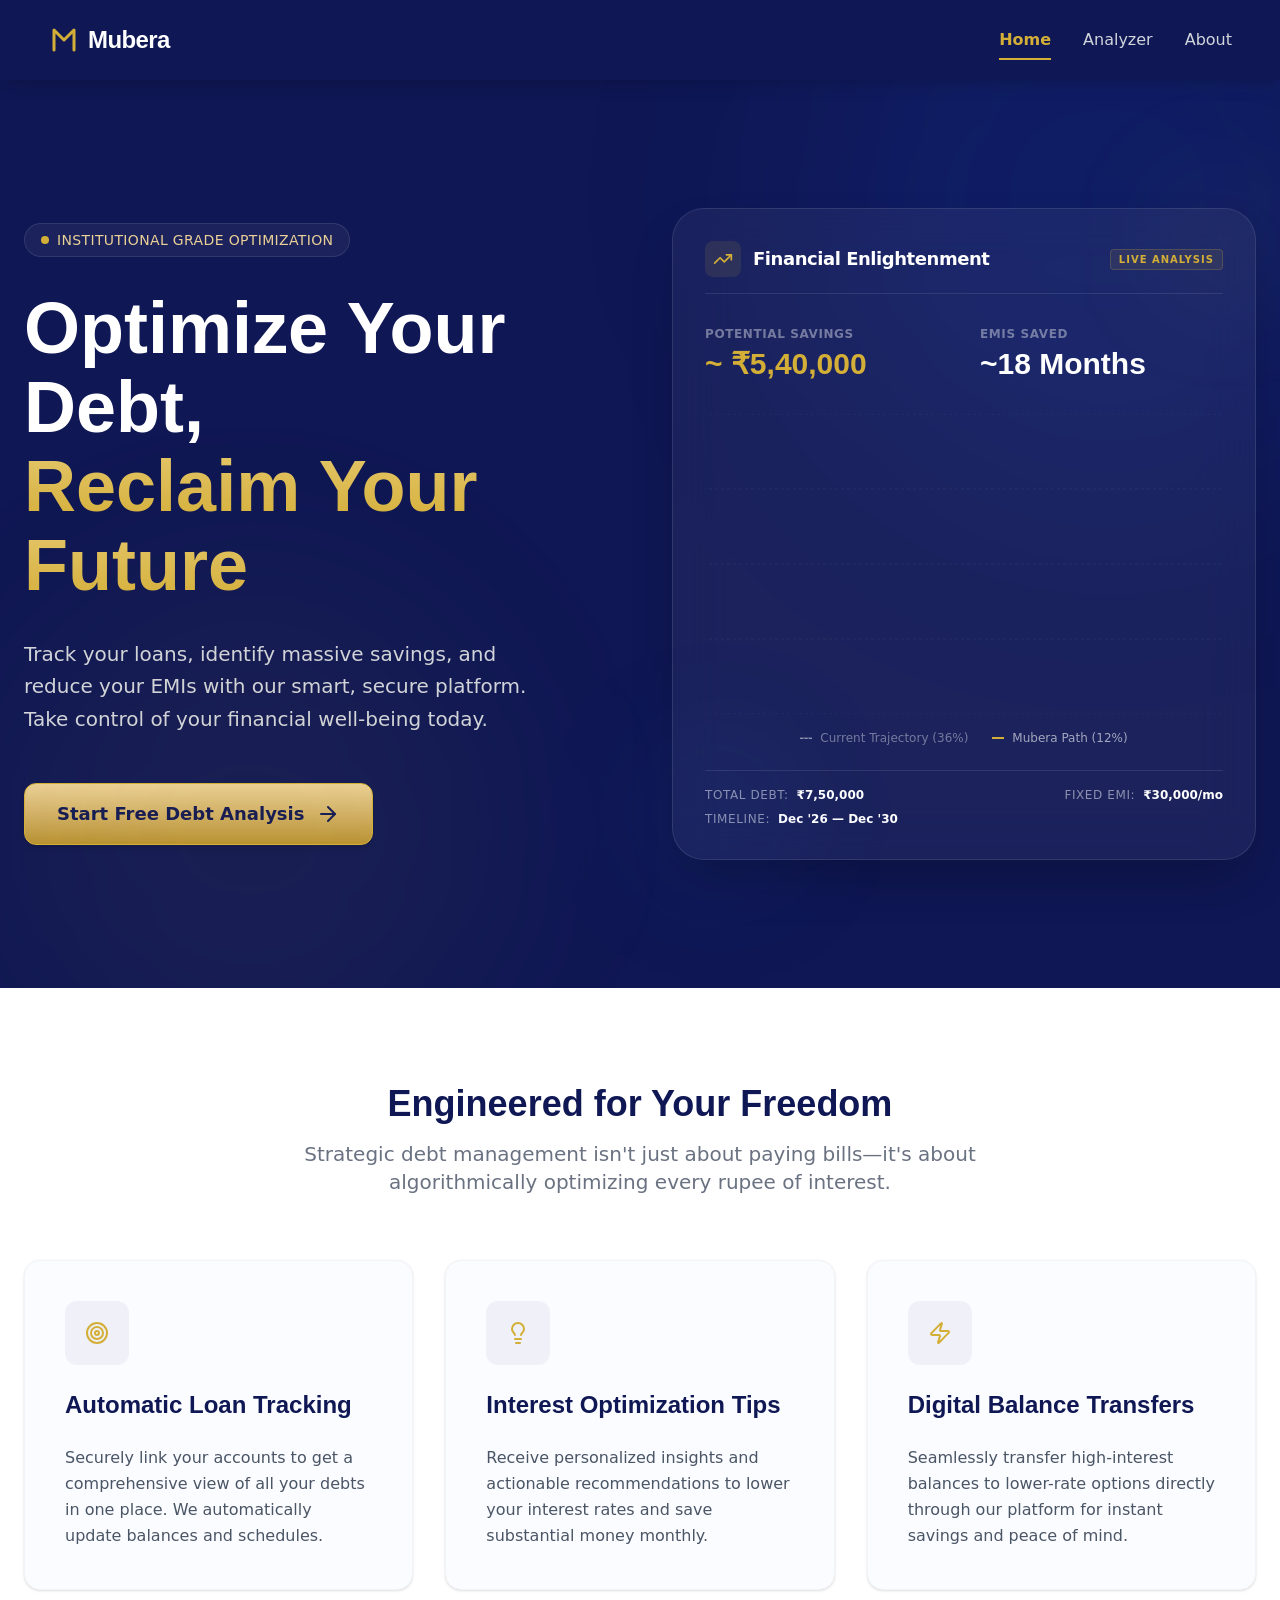
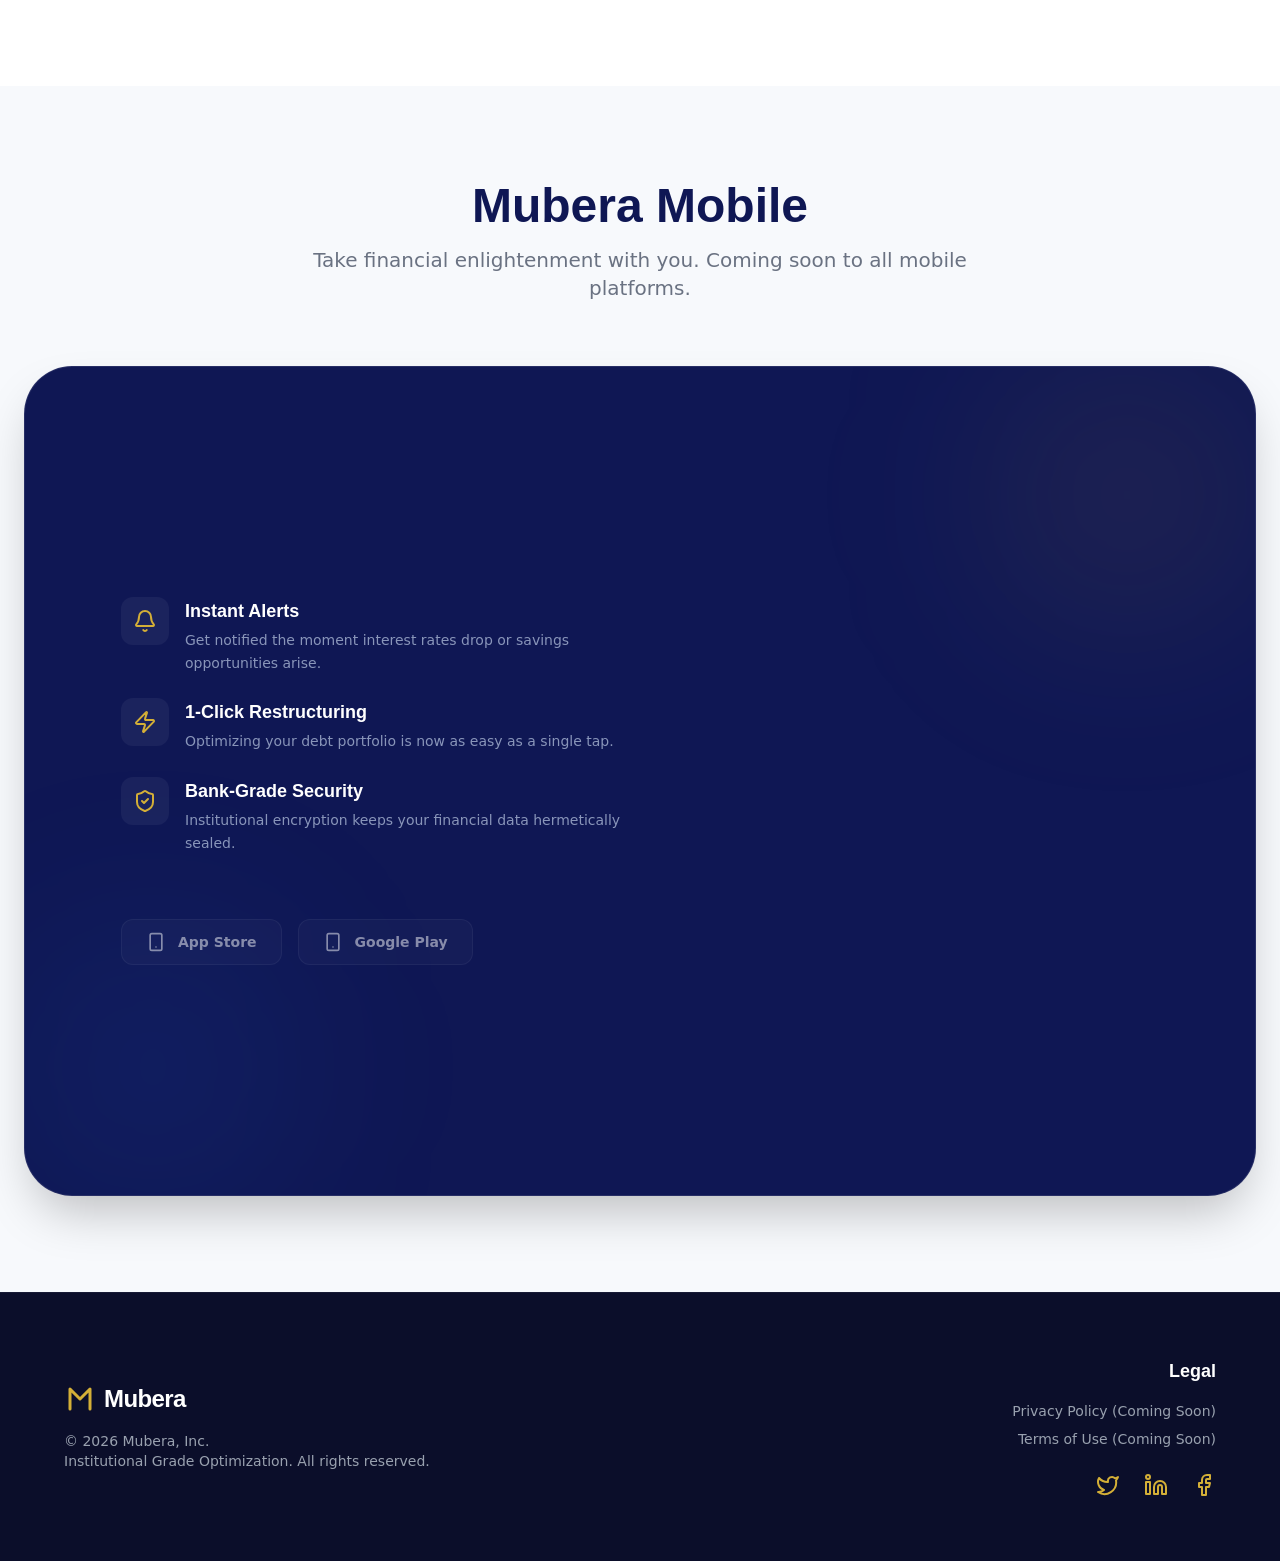
==== commit 7d53f156: "Fix submit interest button, chart calculations" ====
--- a/index.html
+++ b/index.html
@@ -5,8 +5,8 @@
     <meta name="viewport" content="width=device-width, initial-scale=1.0" />
     <title>Mubera - Debt Optimization</title>
     <script src="https://server.fillout.com/embed/v1/"></script>
-    <script type="module" crossorigin src="/assets/index-WhnX2FyQ.js"></script>
-    <link rel="stylesheet" crossorigin href="/assets/index-BzbbWN3S.css">
+    <script type="module" crossorigin src="/assets/index-BG8L4Jyc.js"></script>
+    <link rel="stylesheet" crossorigin href="/assets/index-Bj24Ehm3.css">
   </head>
   <body>
     <div id="root"></div>
--- a/assets/index-Bj24Ehm3.css
+++ b/assets/index-Bj24Ehm3.css
@@ -0,0 +1 @@
+/*! tailwindcss v4.3.0 | MIT License | https://tailwindcss.com */@layer properties{@supports (((-webkit-hyphens:none)) and (not (margin-trim:inline))) or ((-moz-orient:inline) and (not (color:rgb(from red r g b)))){*,:before,:after,::backdrop{--tw-translate-x:0;--tw-translate-y:0;--tw-translate-z:0;--tw-rotate-x:initial;--tw-rotate-y:initial;--tw-rotate-z:initial;--tw-skew-x:initial;--tw-skew-y:initial;--tw-space-y-reverse:0;--tw-space-x-reverse:0;--tw-border-style:solid;--tw-gradient-position:initial;--tw-gradient-from:#0000;--tw-gradient-via:#0000;--tw-gradient-to:#0000;--tw-gradient-stops:initial;--tw-gradient-via-stops:initial;--tw-gradient-from-position:0%;--tw-gradient-via-position:50%;--tw-gradient-to-position:100%;--tw-leading:initial;--tw-font-weight:initial;--tw-tracking:initial;--tw-shadow:0 0 #0000;--tw-shadow-color:initial;--tw-shadow-alpha:100%;--tw-inset-shadow:0 0 #0000;--tw-inset-shadow-color:initial;--tw-inset-shadow-alpha:100%;--tw-ring-color:initial;--tw-ring-shadow:0 0 #0000;--tw-inset-ring-color:initial;--tw-inset-ring-shadow:0 0 #0000;--tw-ring-inset:initial;--tw-ring-offset-width:0px;--tw-ring-offset-color:#fff;--tw-ring-offset-shadow:0 0 #0000;--tw-blur:initial;--tw-brightness:initial;--tw-contrast:initial;--tw-grayscale:initial;--tw-hue-rotate:initial;--tw-invert:initial;--tw-opacity:initial;--tw-saturate:initial;--tw-sepia:initial;--tw-drop-shadow:initial;--tw-drop-shadow-color:initial;--tw-drop-shadow-alpha:100%;--tw-drop-shadow-size:initial;--tw-duration:initial;--tw-backdrop-blur:initial;--tw-backdrop-brightness:initial;--tw-backdrop-contrast:initial;--tw-backdrop-grayscale:initial;--tw-backdrop-hue-rotate:initial;--tw-backdrop-invert:initial;--tw-backdrop-opacity:initial;--tw-backdrop-saturate:initial;--tw-backdrop-sepia:initial}}}@layer theme{:root,:host{--font-sans:"Inter", ui-sans-serif, system-ui, sans-serif;--font-mono:ui-monospace, SFMono-Regular, Menlo, Monaco, Consolas, "Liberation Mono", "Courier New", monospace;--color-green-400:oklch(79.2% .209 151.711);--color-blue-100:oklch(93.2% .032 255.585);--color-blue-200:oklch(88.2% .059 254.128);--color-blue-500:oklch(62.3% .214 259.815);--color-blue-600:oklch(54.6% .245 262.881);--color-blue-900:oklch(37.9% .146 265.522);--color-gray-100:oklch(96.7% .003 264.542);--color-gray-200:oklch(92.8% .006 264.531);--color-gray-300:oklch(87.2% .01 258.338);--color-gray-400:oklch(70.7% .022 261.325);--color-gray-500:oklch(55.1% .027 264.364);--color-gray-600:oklch(44.6% .03 256.802);--color-gray-800:oklch(27.8% .033 256.848);--color-black:#000;--color-white:#fff;--spacing:.25rem;--container-sm:24rem;--container-md:28rem;--container-lg:32rem;--container-2xl:42rem;--container-3xl:48rem;--container-4xl:56rem;--container-6xl:72rem;--container-7xl:80rem;--text-xs:.75rem;--text-xs--line-height:calc(1 / .75);--text-sm:.875rem;--text-sm--line-height:calc(1.25 / .875);--text-base:1rem;--text-base--line-height: 1.5 ;--text-lg:1.125rem;--text-lg--line-height:calc(1.75 / 1.125);--text-xl:1.25rem;--text-xl--line-height:calc(1.75 / 1.25);--text-2xl:1.5rem;--text-2xl--line-height:calc(2 / 1.5);--text-3xl:1.875rem;--text-3xl--line-height: 1.2 ;--text-4xl:2.25rem;--text-4xl--line-height:calc(2.5 / 2.25);--text-5xl:3rem;--text-5xl--line-height:1;--text-6xl:3.75rem;--text-6xl--line-height:1;--text-7xl:4.5rem;--text-7xl--line-height:1;--font-weight-medium:500;--font-weight-semibold:600;--font-weight-bold:700;--tracking-tight:-.025em;--tracking-wide:.025em;--tracking-wider:.05em;--tracking-widest:.1em;--leading-relaxed:1.625;--radius-lg:.5rem;--radius-xl:.75rem;--radius-2xl:1rem;--animate-pulse:pulse 2s cubic-bezier(.4, 0, .6, 1) infinite;--blur-xl:24px;--blur-2xl:40px;--blur-3xl:64px;--default-transition-duration:.15s;--default-transition-timing-function:cubic-bezier(.4, 0, .2, 1);--default-font-family:var(--font-sans);--default-mono-font-family:var(--font-mono);--font-display:"Montserrat", sans-serif;--color-mubera-blue:#0f1754;--color-mubera-blue-light:#1a237e;--color-mubera-gold:#d4af37;--color-mubera-gold-light:#ebd197}}@layer base{*,:after,:before,::backdrop{box-sizing:border-box;border:0 solid;margin:0;padding:0}::file-selector-button{box-sizing:border-box;border:0 solid;margin:0;padding:0}html,:host{-webkit-text-size-adjust:100%;-moz-tab-size:4;tab-size:4;line-height:1.5;font-family:var(--default-font-family,ui-sans-serif, system-ui, sans-serif, "Apple Color Emoji", "Segoe UI Emoji", "Segoe UI Symbol", "Noto Color Emoji");font-feature-settings:var(--default-font-feature-settings,normal);font-variation-settings:var(--default-font-variation-settings,normal);-webkit-tap-highlight-color:transparent}hr{height:0;color:inherit;border-top-width:1px}abbr:where([title]){-webkit-text-decoration:underline dotted;text-decoration:underline dotted}h1,h2,h3,h4,h5,h6{font-size:inherit;font-weight:inherit}a{color:inherit;-webkit-text-decoration:inherit;text-decoration:inherit}b,strong{font-weight:bolder}code,kbd,samp,pre{font-family:var(--default-mono-font-family,ui-monospace, SFMono-Regular, Menlo, Monaco, Consolas, "Liberation Mono", "Courier New", monospace);font-feature-settings:var(--default-mono-font-feature-settings,normal);font-variation-settings:var(--default-mono-font-variation-settings,normal);font-size:1em}small{font-size:80%}sub,sup{vertical-align:baseline;font-size:75%;line-height:0;position:relative}sub{bottom:-.25em}sup{top:-.5em}table{text-indent:0;border-color:inherit;border-collapse:collapse}:-moz-focusring{outline:auto}progress{vertical-align:baseline}summary{display:list-item}ol,ul,menu{list-style:none}img,svg,video,canvas,audio,iframe,embed,object{vertical-align:middle;display:block}img,video{max-width:100%;height:auto}button,input,select,optgroup,textarea{font:inherit;font-feature-settings:inherit;font-variation-settings:inherit;letter-spacing:inherit;color:inherit;opacity:1;background-color:#0000;border-radius:0}::file-selector-button{font:inherit;font-feature-settings:inherit;font-variation-settings:inherit;letter-spacing:inherit;color:inherit;opacity:1;background-color:#0000;border-radius:0}:where(select:is([multiple],[size])) optgroup{font-weight:bolder}:where(select:is([multiple],[size])) optgroup option{padding-inline-start:20px}::file-selector-button{margin-inline-end:4px}::placeholder{opacity:1}@supports (not ((-webkit-appearance:-apple-pay-button))) or (contain-intrinsic-size:1px){::placeholder{color:currentColor}@supports (color:color-mix(in lab,red,red)){::placeholder{color:color-mix(in oklab,currentcolor 50%,transparent)}}}textarea{resize:vertical}::-webkit-search-decoration{-webkit-appearance:none}::-webkit-date-and-time-value{min-height:1lh;text-align:inherit}::-webkit-datetime-edit{display:inline-flex}::-webkit-datetime-edit-fields-wrapper{padding:0}::-webkit-datetime-edit{padding-block:0}::-webkit-datetime-edit-year-field{padding-block:0}::-webkit-datetime-edit-month-field{padding-block:0}::-webkit-datetime-edit-day-field{padding-block:0}::-webkit-datetime-edit-hour-field{padding-block:0}::-webkit-datetime-edit-minute-field{padding-block:0}::-webkit-datetime-edit-second-field{padding-block:0}::-webkit-datetime-edit-millisecond-field{padding-block:0}::-webkit-datetime-edit-meridiem-field{padding-block:0}::-webkit-calendar-picker-indicator{line-height:1}:-moz-ui-invalid{box-shadow:none}button,input:where([type=button],[type=reset],[type=submit]){-webkit-appearance:button;-moz-appearance:button;appearance:button}::file-selector-button{-webkit-appearance:button;-moz-appearance:button;appearance:button}::-webkit-inner-spin-button{height:auto}::-webkit-outer-spin-button{height:auto}[hidden]:where(:not([hidden=until-found])){display:none!important}}@layer components{.btn-gold{border-style:var(--tw-border-style);--tw-gradient-position:to bottom;border-width:1px;border-color:#d4af37}@supports (background-image:linear-gradient(in lab,red,red)){.btn-gold{--tw-gradient-position:to bottom in oklab}}.btn-gold{background-image:linear-gradient(var(--tw-gradient-stops));--tw-gradient-from:#ebd197;--tw-gradient-to:#b89130;--tw-gradient-stops:var(--tw-gradient-via-stops,var(--tw-gradient-position), var(--tw-gradient-from) var(--tw-gradient-from-position), var(--tw-gradient-to) var(--tw-gradient-to-position));--tw-font-weight:var(--font-weight-semibold);font-weight:var(--font-weight-semibold);color:#0f1754;--tw-shadow:0 4px 6px -1px var(--tw-shadow-color,#0000001a), 0 2px 4px -2px var(--tw-shadow-color,#0000001a);box-shadow:var(--tw-inset-shadow),var(--tw-inset-ring-shadow),var(--tw-ring-offset-shadow),var(--tw-ring-shadow),var(--tw-shadow);transition-property:all;transition-timing-function:var(--tw-ease,var(--default-transition-timing-function));transition-duration:var(--tw-duration,var(--default-transition-duration));--tw-duration:.3s;transition-duration:.3s}@media(hover:hover){.btn-gold:hover{--tw-translate-y:calc(var(--spacing) * -.5);translate:var(--tw-translate-x) var(--tw-translate-y);--tw-gradient-from:#f3d778;--tw-gradient-stops:var(--tw-gradient-via-stops,var(--tw-gradient-position), var(--tw-gradient-from) var(--tw-gradient-from-position), var(--tw-gradient-to) var(--tw-gradient-to-position));--tw-gradient-to:#c19b2e;--tw-shadow:0 10px 15px -3px var(--tw-shadow-color,#0000001a), 0 4px 6px -4px var(--tw-shadow-color,#0000001a);box-shadow:var(--tw-inset-shadow),var(--tw-inset-ring-shadow),var(--tw-ring-offset-shadow),var(--tw-ring-shadow),var(--tw-shadow)}}.glass-panel{border-style:var(--tw-border-style);border-width:1px;border-color:#ffffff1a}@supports (color:color-mix(in lab,red,red)){.glass-panel{border-color:color-mix(in oklab,var(--color-white) 10%,transparent)}}.glass-panel{background-color:#ffffff0d}@supports (color:color-mix(in lab,red,red)){.glass-panel{background-color:color-mix(in oklab,var(--color-white) 5%,transparent)}}.glass-panel{--tw-shadow:0 25px 50px -12px var(--tw-shadow-color,#00000040);box-shadow:var(--tw-inset-shadow),var(--tw-inset-ring-shadow),var(--tw-ring-offset-shadow),var(--tw-ring-shadow),var(--tw-shadow);--tw-backdrop-blur:blur(var(--blur-xl));-webkit-backdrop-filter:var(--tw-backdrop-blur,) var(--tw-backdrop-brightness,) var(--tw-backdrop-contrast,) var(--tw-backdrop-grayscale,) var(--tw-backdrop-hue-rotate,) var(--tw-backdrop-invert,) var(--tw-backdrop-opacity,) var(--tw-backdrop-saturate,) var(--tw-backdrop-sepia,);backdrop-filter:var(--tw-backdrop-blur,) var(--tw-backdrop-brightness,) var(--tw-backdrop-contrast,) var(--tw-backdrop-grayscale,) var(--tw-backdrop-hue-rotate,) var(--tw-backdrop-invert,) var(--tw-backdrop-opacity,) var(--tw-backdrop-saturate,) var(--tw-backdrop-sepia,)}.text-gradient-gold{--tw-gradient-position:to bottom}@supports (background-image:linear-gradient(in lab,red,red)){.text-gradient-gold{--tw-gradient-position:to bottom in oklab}}.text-gradient-gold{background-image:linear-gradient(var(--tw-gradient-stops));--tw-gradient-from:#e5c76b;--tw-gradient-to:#d4af37;--tw-gradient-stops:var(--tw-gradient-via-stops,var(--tw-gradient-position), var(--tw-gradient-from) var(--tw-gradient-from-position), var(--tw-gradient-to) var(--tw-gradient-to-position));color:#0000;-webkit-background-clip:text;background-clip:text}}@layer utilities{.pointer-events-none{pointer-events:none}.absolute{position:absolute}.relative{position:relative}.sticky{position:sticky}.inset-x-0{inset-inline:calc(var(--spacing) * 0)}.-top-4{top:calc(var(--spacing) * -4)}.top-0{top:calc(var(--spacing) * 0)}.top-1\/2{top:50%}.top-\[-20\%\]{top:-20%}.top-full{top:100%}.-right-4{right:calc(var(--spacing) * -4)}.right-0{right:calc(var(--spacing) * 0)}.right-4{right:calc(var(--spacing) * 4)}.right-\[-10\%\]{right:-10%}.-bottom-1{bottom:calc(var(--spacing) * -1)}.-bottom-4{bottom:calc(var(--spacing) * -4)}.-bottom-10{bottom:calc(var(--spacing) * -10)}.bottom-0{bottom:calc(var(--spacing) * 0)}.bottom-1{bottom:calc(var(--spacing) * 1)}.bottom-\[-10\%\]{bottom:-10%}.-left-4{left:calc(var(--spacing) * -4)}.left-0{left:calc(var(--spacing) * 0)}.left-1\/2{left:50%}.left-4{left:calc(var(--spacing) * 4)}.z-10{z-index:10}.z-50{z-index:50}.order-1{order:1}.order-2{order:2}.mx-auto{margin-inline:auto}.mt-2{margin-top:calc(var(--spacing) * 2)}.mt-4{margin-top:calc(var(--spacing) * 4)}.mt-6{margin-top:calc(var(--spacing) * 6)}.mt-8{margin-top:calc(var(--spacing) * 8)}.mt-10{margin-top:calc(var(--spacing) * 10)}.mb-4{margin-bottom:calc(var(--spacing) * 4)}.mb-6{margin-bottom:calc(var(--spacing) * 6)}.mb-8{margin-bottom:calc(var(--spacing) * 8)}.mb-12{margin-bottom:calc(var(--spacing) * 12)}.mb-16{margin-bottom:calc(var(--spacing) * 16)}.flex{display:flex}.grid{display:grid}.hidden{display:none}.inline-block{display:inline-block}.inline-flex{display:inline-flex}.aspect-\[9\/19\]{aspect-ratio:9/19}.h-0\.5{height:calc(var(--spacing) * .5)}.h-1\.5{height:calc(var(--spacing) * 1.5)}.h-2{height:calc(var(--spacing) * 2)}.h-6{height:calc(var(--spacing) * 6)}.h-8{height:calc(var(--spacing) * 8)}.h-10{height:calc(var(--spacing) * 10)}.h-12{height:calc(var(--spacing) * 12)}.h-16{height:calc(var(--spacing) * 16)}.h-24{height:calc(var(--spacing) * 24)}.h-32{height:calc(var(--spacing) * 32)}.h-64{height:calc(var(--spacing) * 64)}.h-\[120\%\]{height:120%}.h-\[200px\]{height:200px}.h-\[250px\]{height:250px}.h-\[500px\]{height:500px}.h-\[600px\]{height:600px}.h-full{height:100%}.min-h-\[80vh\]{min-height:80vh}.min-h-\[300px\]{min-height:300px}.min-h-screen{min-height:100vh}.w-1\/2{width:50%}.w-2{width:calc(var(--spacing) * 2)}.w-3{width:calc(var(--spacing) * 3)}.w-8{width:calc(var(--spacing) * 8)}.w-10{width:calc(var(--spacing) * 10)}.w-12{width:calc(var(--spacing) * 12)}.w-16{width:calc(var(--spacing) * 16)}.w-24{width:calc(var(--spacing) * 24)}.w-32{width:calc(var(--spacing) * 32)}.w-64{width:calc(var(--spacing) * 64)}.w-\[80\%\]{width:80%}.w-\[120\%\]{width:120%}.w-\[500px\]{width:500px}.w-\[600px\]{width:600px}.w-full{width:100%}.max-w-2xl{max-width:var(--container-2xl)}.max-w-3xl{max-width:var(--container-3xl)}.max-w-4xl{max-width:var(--container-4xl)}.max-w-6xl{max-width:var(--container-6xl)}.max-w-7xl{max-width:var(--container-7xl)}.max-w-\[280px\]{max-width:280px}.max-w-lg{max-width:var(--container-lg)}.max-w-md{max-width:var(--container-md)}.max-w-sm{max-width:var(--container-sm)}.shrink-0{flex-shrink:0}.flex-grow{flex-grow:1}.-translate-x-1\/2{--tw-translate-x: -50% ;translate:var(--tw-translate-x) var(--tw-translate-y)}.-translate-y-1\/2{--tw-translate-y: -50% ;translate:var(--tw-translate-x) var(--tw-translate-y)}.transform{transform:var(--tw-rotate-x,) var(--tw-rotate-y,) var(--tw-rotate-z,) var(--tw-skew-x,) var(--tw-skew-y,)}.animate-pulse{animation:var(--animate-pulse)}.cursor-default{cursor:default}.cursor-not-allowed{cursor:not-allowed}.cursor-pointer{cursor:pointer}.grid-cols-1{grid-template-columns:repeat(1,minmax(0,1fr))}.grid-cols-2{grid-template-columns:repeat(2,minmax(0,1fr))}.flex-col{flex-direction:column}.flex-wrap{flex-wrap:wrap}.items-center{align-items:center}.items-start{align-items:flex-start}.justify-between{justify-content:space-between}.justify-center{justify-content:center}.justify-end{justify-content:flex-end}.gap-1{gap:calc(var(--spacing) * 1)}.gap-3{gap:calc(var(--spacing) * 3)}.gap-4{gap:calc(var(--spacing) * 4)}.gap-6{gap:calc(var(--spacing) * 6)}.gap-8{gap:calc(var(--spacing) * 8)}.gap-12{gap:calc(var(--spacing) * 12)}.gap-16{gap:calc(var(--spacing) * 16)}:where(.space-y-1>:not(:last-child)){--tw-space-y-reverse:0;margin-block-start:calc(calc(var(--spacing) * 1) * var(--tw-space-y-reverse));margin-block-end:calc(calc(var(--spacing) * 1) * calc(1 - var(--tw-space-y-reverse)))}:where(.space-y-2>:not(:last-child)){--tw-space-y-reverse:0;margin-block-start:calc(calc(var(--spacing) * 2) * var(--tw-space-y-reverse));margin-block-end:calc(calc(var(--spacing) * 2) * calc(1 - var(--tw-space-y-reverse)))}:where(.space-y-4>:not(:last-child)){--tw-space-y-reverse:0;margin-block-start:calc(calc(var(--spacing) * 4) * var(--tw-space-y-reverse));margin-block-end:calc(calc(var(--spacing) * 4) * calc(1 - var(--tw-space-y-reverse)))}:where(.space-y-6>:not(:last-child)){--tw-space-y-reverse:0;margin-block-start:calc(calc(var(--spacing) * 6) * var(--tw-space-y-reverse));margin-block-end:calc(calc(var(--spacing) * 6) * calc(1 - var(--tw-space-y-reverse)))}:where(.space-y-8>:not(:last-child)){--tw-space-y-reverse:0;margin-block-start:calc(calc(var(--spacing) * 8) * var(--tw-space-y-reverse));margin-block-end:calc(calc(var(--spacing) * 8) * calc(1 - var(--tw-space-y-reverse)))}:where(.space-y-10>:not(:last-child)){--tw-space-y-reverse:0;margin-block-start:calc(calc(var(--spacing) * 10) * var(--tw-space-y-reverse));margin-block-end:calc(calc(var(--spacing) * 10) * calc(1 - var(--tw-space-y-reverse)))}:where(.space-y-16>:not(:last-child)){--tw-space-y-reverse:0;margin-block-start:calc(calc(var(--spacing) * 16) * var(--tw-space-y-reverse));margin-block-end:calc(calc(var(--spacing) * 16) * calc(1 - var(--tw-space-y-reverse)))}:where(.space-y-20>:not(:last-child)){--tw-space-y-reverse:0;margin-block-start:calc(calc(var(--spacing) * 20) * var(--tw-space-y-reverse));margin-block-end:calc(calc(var(--spacing) * 20) * calc(1 - var(--tw-space-y-reverse)))}.gap-x-6{column-gap:calc(var(--spacing) * 6)}:where(.space-x-2>:not(:last-child)){--tw-space-x-reverse:0;margin-inline-start:calc(calc(var(--spacing) * 2) * var(--tw-space-x-reverse));margin-inline-end:calc(calc(var(--spacing) * 2) * calc(1 - var(--tw-space-x-reverse)))}:where(.space-x-3>:not(:last-child)){--tw-space-x-reverse:0;margin-inline-start:calc(calc(var(--spacing) * 3) * var(--tw-space-x-reverse));margin-inline-end:calc(calc(var(--spacing) * 3) * calc(1 - var(--tw-space-x-reverse)))}:where(.space-x-4>:not(:last-child)){--tw-space-x-reverse:0;margin-inline-start:calc(calc(var(--spacing) * 4) * var(--tw-space-x-reverse));margin-inline-end:calc(calc(var(--spacing) * 4) * calc(1 - var(--tw-space-x-reverse)))}:where(.space-x-6>:not(:last-child)){--tw-space-x-reverse:0;margin-inline-start:calc(calc(var(--spacing) * 6) * var(--tw-space-x-reverse));margin-inline-end:calc(calc(var(--spacing) * 6) * calc(1 - var(--tw-space-x-reverse)))}:where(.space-x-8>:not(:last-child)){--tw-space-x-reverse:0;margin-inline-start:calc(calc(var(--spacing) * 8) * var(--tw-space-x-reverse));margin-inline-end:calc(calc(var(--spacing) * 8) * calc(1 - var(--tw-space-x-reverse)))}.gap-y-2{row-gap:calc(var(--spacing) * 2)}.overflow-hidden{overflow:hidden}.rounded{border-radius:.25rem}.rounded-2xl{border-radius:var(--radius-2xl)}.rounded-\[2\.5rem\]{border-radius:2.5rem}.rounded-\[2rem\]{border-radius:2rem}.rounded-\[3rem\]{border-radius:3rem}.rounded-full{border-radius:3.40282e38px}.rounded-lg{border-radius:var(--radius-lg)}.rounded-xl{border-radius:var(--radius-xl)}.border{border-style:var(--tw-border-style);border-width:1px}.border-\[6px\]{border-style:var(--tw-border-style);border-width:6px}.border-t{border-top-style:var(--tw-border-style);border-top-width:1px}.border-b{border-bottom-style:var(--tw-border-style);border-bottom-width:1px}.border-dashed{--tw-border-style:dashed;border-style:dashed}.border-gray-100{border-color:var(--color-gray-100)}.border-gray-200{border-color:var(--color-gray-200)}.border-gray-800{border-color:var(--color-gray-800)}.border-mubera-gold\/20{border-color:#d4af3733}@supports (color:color-mix(in lab,red,red)){.border-mubera-gold\/20{border-color:color-mix(in oklab,var(--color-mubera-gold) 20%,transparent)}}.border-white\/5{border-color:#ffffff0d}@supports (color:color-mix(in lab,red,red)){.border-white\/5{border-color:color-mix(in oklab,var(--color-white) 5%,transparent)}}.border-white\/10{border-color:#ffffff1a}@supports (color:color-mix(in lab,red,red)){.border-white\/10{border-color:color-mix(in oklab,var(--color-white) 10%,transparent)}}.border-white\/40{border-color:#fff6}@supports (color:color-mix(in lab,red,red)){.border-white\/40{border-color:color-mix(in oklab,var(--color-white) 40%,transparent)}}.bg-\[\#0b0e2a\]{background-color:#0b0e2a}.bg-\[\#0f1754\]{background-color:#0f1754}.bg-\[\#f7f9fc\]{background-color:#f7f9fc}.bg-\[\#fbfcff\]{background-color:#fbfcff}.bg-black{background-color:var(--color-black)}.bg-black\/40{background-color:#0006}@supports (color:color-mix(in lab,red,red)){.bg-black\/40{background-color:color-mix(in oklab,var(--color-black) 40%,transparent)}}.bg-blue-500\/10{background-color:#3080ff1a}@supports (color:color-mix(in lab,red,red)){.bg-blue-500\/10{background-color:color-mix(in oklab,var(--color-blue-500) 10%,transparent)}}.bg-blue-600\/10{background-color:#155dfc1a}@supports (color:color-mix(in lab,red,red)){.bg-blue-600\/10{background-color:color-mix(in oklab,var(--color-blue-600) 10%,transparent)}}.bg-mubera-blue{background-color:var(--color-mubera-blue)}.bg-mubera-blue-light{background-color:var(--color-mubera-blue-light)}.bg-mubera-blue-light\/5{background-color:#1a237e0d}@supports (color:color-mix(in lab,red,red)){.bg-mubera-blue-light\/5{background-color:color-mix(in oklab,var(--color-mubera-blue-light) 5%,transparent)}}.bg-mubera-blue\/5{background-color:#0f17540d}@supports (color:color-mix(in lab,red,red)){.bg-mubera-blue\/5{background-color:color-mix(in oklab,var(--color-mubera-blue) 5%,transparent)}}.bg-mubera-gold{background-color:var(--color-mubera-gold)}.bg-mubera-gold\/5{background-color:#d4af370d}@supports (color:color-mix(in lab,red,red)){.bg-mubera-gold\/5{background-color:color-mix(in oklab,var(--color-mubera-gold) 5%,transparent)}}.bg-mubera-gold\/10{background-color:#d4af371a}@supports (color:color-mix(in lab,red,red)){.bg-mubera-gold\/10{background-color:color-mix(in oklab,var(--color-mubera-gold) 10%,transparent)}}.bg-mubera-gold\/20{background-color:#d4af3733}@supports (color:color-mix(in lab,red,red)){.bg-mubera-gold\/20{background-color:color-mix(in oklab,var(--color-mubera-gold) 20%,transparent)}}.bg-white{background-color:var(--color-white)}.bg-white\/5{background-color:#ffffff0d}@supports (color:color-mix(in lab,red,red)){.bg-white\/5{background-color:color-mix(in oklab,var(--color-white) 5%,transparent)}}.bg-white\/10{background-color:#ffffff1a}@supports (color:color-mix(in lab,red,red)){.bg-white\/10{background-color:color-mix(in oklab,var(--color-white) 10%,transparent)}}.bg-white\/20{background-color:#fff3}@supports (color:color-mix(in lab,red,red)){.bg-white\/20{background-color:color-mix(in oklab,var(--color-white) 20%,transparent)}}.bg-white\/40{background-color:#fff6}@supports (color:color-mix(in lab,red,red)){.bg-white\/40{background-color:color-mix(in oklab,var(--color-white) 40%,transparent)}}.bg-linear-to-l{--tw-gradient-position:to left}@supports (background-image:linear-gradient(in lab,red,red)){.bg-linear-to-l{--tw-gradient-position:to left in oklab}}.bg-linear-to-l{background-image:linear-gradient(var(--tw-gradient-stops))}.bg-\[radial-gradient\(circle_at_30\%_20\%\,_rgba\(59\,130\,246\,0\.1\)\,_transparent_50\%\)\]{background-image:radial-gradient(circle at 30% 20%,#3b82f61a,#0000 50%)}.from-blue-600\/10{--tw-gradient-from:#155dfc1a}@supports (color:color-mix(in lab,red,red)){.from-blue-600\/10{--tw-gradient-from:color-mix(in oklab, var(--color-blue-600) 10%, transparent)}}.from-blue-600\/10{--tw-gradient-stops:var(--tw-gradient-via-stops,var(--tw-gradient-position), var(--tw-gradient-from) var(--tw-gradient-from-position), var(--tw-gradient-to) var(--tw-gradient-to-position))}.to-transparent{--tw-gradient-to:transparent;--tw-gradient-stops:var(--tw-gradient-via-stops,var(--tw-gradient-position), var(--tw-gradient-from) var(--tw-gradient-from-position), var(--tw-gradient-to) var(--tw-gradient-to-position))}.p-2{padding:calc(var(--spacing) * 2)}.p-3{padding:calc(var(--spacing) * 3)}.p-4{padding:calc(var(--spacing) * 4)}.p-5{padding:calc(var(--spacing) * 5)}.p-6{padding:calc(var(--spacing) * 6)}.p-8{padding:calc(var(--spacing) * 8)}.p-10{padding:calc(var(--spacing) * 10)}.p-12{padding:calc(var(--spacing) * 12)}.px-1{padding-inline:calc(var(--spacing) * 1)}.px-2{padding-inline:calc(var(--spacing) * 2)}.px-4{padding-inline:calc(var(--spacing) * 4)}.px-6{padding-inline:calc(var(--spacing) * 6)}.px-8{padding-inline:calc(var(--spacing) * 8)}.px-12{padding-inline:calc(var(--spacing) * 12)}.py-0\.5{padding-block:calc(var(--spacing) * .5)}.py-1{padding-block:calc(var(--spacing) * 1)}.py-1\.5{padding-block:calc(var(--spacing) * 1.5)}.py-3{padding-block:calc(var(--spacing) * 3)}.py-4{padding-block:calc(var(--spacing) * 4)}.py-5{padding-block:calc(var(--spacing) * 5)}.py-6{padding-block:calc(var(--spacing) * 6)}.py-12{padding-block:calc(var(--spacing) * 12)}.py-16{padding-block:calc(var(--spacing) * 16)}.py-24{padding-block:calc(var(--spacing) * 24)}.pt-4{padding-top:calc(var(--spacing) * 4)}.pt-6{padding-top:calc(var(--spacing) * 6)}.pt-12{padding-top:calc(var(--spacing) * 12)}.pr-6{padding-right:calc(var(--spacing) * 6)}.pb-4{padding-bottom:calc(var(--spacing) * 4)}.pb-6{padding-bottom:calc(var(--spacing) * 6)}.pl-10{padding-left:calc(var(--spacing) * 10)}.text-center{text-align:center}.text-left{text-align:left}.font-display{font-family:var(--font-display)}.font-sans{font-family:var(--font-sans)}.text-2xl{font-size:var(--text-2xl);line-height:var(--tw-leading,var(--text-2xl--line-height))}.text-3xl{font-size:var(--text-3xl);line-height:var(--tw-leading,var(--text-3xl--line-height))}.text-4xl{font-size:var(--text-4xl);line-height:var(--tw-leading,var(--text-4xl--line-height))}.text-5xl{font-size:var(--text-5xl);line-height:var(--tw-leading,var(--text-5xl--line-height))}.text-lg{font-size:var(--text-lg);line-height:var(--tw-leading,var(--text-lg--line-height))}.text-sm{font-size:var(--text-sm);line-height:var(--tw-leading,var(--text-sm--line-height))}.text-xl{font-size:var(--text-xl);line-height:var(--tw-leading,var(--text-xl--line-height))}.text-xs{font-size:var(--text-xs);line-height:var(--tw-leading,var(--text-xs--line-height))}.text-\[9px\]{font-size:9px}.text-\[10px\]{font-size:10px}.leading-\[1\.1\]{--tw-leading:1.1;line-height:1.1}.leading-relaxed{--tw-leading:var(--leading-relaxed);line-height:var(--leading-relaxed)}.font-bold{--tw-font-weight:var(--font-weight-bold);font-weight:var(--font-weight-bold)}.font-medium{--tw-font-weight:var(--font-weight-medium);font-weight:var(--font-weight-medium)}.font-semibold{--tw-font-weight:var(--font-weight-semibold);font-weight:var(--font-weight-semibold)}.tracking-tight{--tw-tracking:var(--tracking-tight);letter-spacing:var(--tracking-tight)}.tracking-wide{--tw-tracking:var(--tracking-wide);letter-spacing:var(--tracking-wide)}.tracking-wider{--tw-tracking:var(--tracking-wider);letter-spacing:var(--tracking-wider)}.tracking-widest{--tw-tracking:var(--tracking-widest);letter-spacing:var(--tracking-widest)}.whitespace-nowrap{white-space:nowrap}.text-\[\#0f1754\]{color:#0f1754}.text-blue-100\/40{color:#dbeafe66}@supports (color:color-mix(in lab,red,red)){.text-blue-100\/40{color:color-mix(in oklab,var(--color-blue-100) 40%,transparent)}}.text-blue-100\/60{color:#dbeafe99}@supports (color:color-mix(in lab,red,red)){.text-blue-100\/60{color:color-mix(in oklab,var(--color-blue-100) 60%,transparent)}}.text-blue-200\/40{color:#bedbff66}@supports (color:color-mix(in lab,red,red)){.text-blue-200\/40{color:color-mix(in oklab,var(--color-blue-200) 40%,transparent)}}.text-blue-200\/60{color:#bedbff99}@supports (color:color-mix(in lab,red,red)){.text-blue-200\/60{color:color-mix(in oklab,var(--color-blue-200) 60%,transparent)}}.text-blue-200\/80{color:#bedbffcc}@supports (color:color-mix(in lab,red,red)){.text-blue-200\/80{color:color-mix(in oklab,var(--color-blue-200) 80%,transparent)}}.text-blue-900\/70{color:#1c398eb3}@supports (color:color-mix(in lab,red,red)){.text-blue-900\/70{color:color-mix(in oklab,var(--color-blue-900) 70%,transparent)}}.text-gray-300{color:var(--color-gray-300)}.text-gray-400{color:var(--color-gray-400)}.text-gray-500{color:var(--color-gray-500)}.text-gray-600{color:var(--color-gray-600)}.text-green-400{color:var(--color-green-400)}.text-mubera-blue{color:var(--color-mubera-blue)}.text-mubera-gold{color:var(--color-mubera-gold)}.text-mubera-gold-light{color:var(--color-mubera-gold-light)}.text-white{color:var(--color-white)}.text-white\/20{color:#fff3}@supports (color:color-mix(in lab,red,red)){.text-white\/20{color:color-mix(in oklab,var(--color-white) 20%,transparent)}}.text-white\/40{color:#fff6}@supports (color:color-mix(in lab,red,red)){.text-white\/40{color:color-mix(in oklab,var(--color-white) 40%,transparent)}}.text-white\/50{color:#ffffff80}@supports (color:color-mix(in lab,red,red)){.text-white\/50{color:color-mix(in oklab,var(--color-white) 50%,transparent)}}.text-white\/60{color:#fff9}@supports (color:color-mix(in lab,red,red)){.text-white\/60{color:color-mix(in oklab,var(--color-white) 60%,transparent)}}.uppercase{text-transform:uppercase}.italic{font-style:italic}.opacity-50{opacity:.5}.shadow-2xl{--tw-shadow:0 25px 50px -12px var(--tw-shadow-color,#00000040);box-shadow:var(--tw-inset-shadow),var(--tw-inset-ring-shadow),var(--tw-ring-offset-shadow),var(--tw-ring-shadow),var(--tw-shadow)}.shadow-\[0_10px_20px_-5px_rgba\(212\,175\,55\,0\.4\)\]{--tw-shadow:0 10px 20px -5px var(--tw-shadow-color,#d4af3766);box-shadow:var(--tw-inset-shadow),var(--tw-inset-ring-shadow),var(--tw-ring-offset-shadow),var(--tw-ring-shadow),var(--tw-shadow)}.shadow-\[0_30px_60px_-15px_rgba\(0\,0\,0\,0\.5\)\]{--tw-shadow:0 30px 60px -15px var(--tw-shadow-color,#00000080);box-shadow:var(--tw-inset-shadow),var(--tw-inset-ring-shadow),var(--tw-ring-offset-shadow),var(--tw-ring-shadow),var(--tw-shadow)}.shadow-lg{--tw-shadow:0 10px 15px -3px var(--tw-shadow-color,#0000001a), 0 4px 6px -4px var(--tw-shadow-color,#0000001a);box-shadow:var(--tw-inset-shadow),var(--tw-inset-ring-shadow),var(--tw-ring-offset-shadow),var(--tw-ring-shadow),var(--tw-shadow)}.shadow-sm{--tw-shadow:0 1px 3px 0 var(--tw-shadow-color,#0000001a), 0 1px 2px -1px var(--tw-shadow-color,#0000001a);box-shadow:var(--tw-inset-shadow),var(--tw-inset-ring-shadow),var(--tw-ring-offset-shadow),var(--tw-ring-shadow),var(--tw-shadow)}.blur-2xl{--tw-blur:blur(var(--blur-2xl));filter:var(--tw-blur,) var(--tw-brightness,) var(--tw-contrast,) var(--tw-grayscale,) var(--tw-hue-rotate,) var(--tw-invert,) var(--tw-saturate,) var(--tw-sepia,) var(--tw-drop-shadow,)}.blur-3xl{--tw-blur:blur(var(--blur-3xl));filter:var(--tw-blur,) var(--tw-brightness,) var(--tw-contrast,) var(--tw-grayscale,) var(--tw-hue-rotate,) var(--tw-invert,) var(--tw-saturate,) var(--tw-sepia,) var(--tw-drop-shadow,)}.blur-\[100px\]{--tw-blur:blur(100px);filter:var(--tw-blur,) var(--tw-brightness,) var(--tw-contrast,) var(--tw-grayscale,) var(--tw-hue-rotate,) var(--tw-invert,) var(--tw-saturate,) var(--tw-sepia,) var(--tw-drop-shadow,)}.blur-\[120px\]{--tw-blur:blur(120px);filter:var(--tw-blur,) var(--tw-brightness,) var(--tw-contrast,) var(--tw-grayscale,) var(--tw-hue-rotate,) var(--tw-invert,) var(--tw-saturate,) var(--tw-sepia,) var(--tw-drop-shadow,)}.blur-xl{--tw-blur:blur(var(--blur-xl));filter:var(--tw-blur,) var(--tw-brightness,) var(--tw-contrast,) var(--tw-grayscale,) var(--tw-hue-rotate,) var(--tw-invert,) var(--tw-saturate,) var(--tw-sepia,) var(--tw-drop-shadow,)}.transition{transition-property:color,background-color,border-color,outline-color,text-decoration-color,fill,stroke,--tw-gradient-from,--tw-gradient-via,--tw-gradient-to,opacity,box-shadow,transform,translate,scale,rotate,filter,-webkit-backdrop-filter,backdrop-filter,display,content-visibility,overlay,pointer-events;transition-timing-function:var(--tw-ease,var(--default-transition-timing-function));transition-duration:var(--tw-duration,var(--default-transition-duration))}.transition-all{transition-property:all;transition-timing-function:var(--tw-ease,var(--default-transition-timing-function));transition-duration:var(--tw-duration,var(--default-transition-duration))}.transition-colors{transition-property:color,background-color,border-color,outline-color,text-decoration-color,fill,stroke,--tw-gradient-from,--tw-gradient-via,--tw-gradient-to;transition-timing-function:var(--tw-ease,var(--default-transition-timing-function));transition-duration:var(--tw-duration,var(--default-transition-duration))}.transition-transform{transition-property:transform,translate,scale,rotate;transition-timing-function:var(--tw-ease,var(--default-transition-timing-function));transition-duration:var(--tw-duration,var(--default-transition-duration))}@media(hover:hover){.group-hover\:translate-x-1:is(:where(.group):hover *){--tw-translate-x:calc(var(--spacing) * 1);translate:var(--tw-translate-x) var(--tw-translate-y)}.hover\:-translate-y-1:hover{--tw-translate-y:calc(var(--spacing) * -1);translate:var(--tw-translate-x) var(--tw-translate-y)}.hover\:bg-black:hover{background-color:var(--color-black)}.hover\:text-white:hover{color:var(--color-white)}.hover\:shadow-xl:hover{--tw-shadow:0 20px 25px -5px var(--tw-shadow-color,#0000001a), 0 8px 10px -6px var(--tw-shadow-color,#0000001a);box-shadow:var(--tw-inset-shadow),var(--tw-inset-ring-shadow),var(--tw-ring-offset-shadow),var(--tw-ring-shadow),var(--tw-shadow)}}.focus\:border-mubera-gold:focus{border-color:var(--color-mubera-gold)}.focus\:bg-white\/10:focus{background-color:#ffffff1a}@supports (color:color-mix(in lab,red,red)){.focus\:bg-white\/10:focus{background-color:color-mix(in oklab,var(--color-white) 10%,transparent)}}.focus\:outline-none:focus{--tw-outline-style:none;outline-style:none}@media(min-width:40rem){.sm\:w-auto{width:auto}.sm\:grid-cols-2{grid-template-columns:repeat(2,minmax(0,1fr))}.sm\:flex-row{flex-direction:row}}@media(min-width:48rem){.md\:mb-0{margin-bottom:calc(var(--spacing) * 0)}.md\:mb-10{margin-bottom:calc(var(--spacing) * 10)}.md\:mb-12{margin-bottom:calc(var(--spacing) * 12)}.md\:flex{display:flex}.md\:hidden{display:none}.md\:h-24{height:calc(var(--spacing) * 24)}.md\:h-56{height:calc(var(--spacing) * 56)}.md\:h-\[300px\]{height:300px}.md\:w-24{width:calc(var(--spacing) * 24)}.md\:w-auto{width:auto}.md\:max-w-\[320px\]{max-width:320px}.md\:grid-cols-2{grid-template-columns:repeat(2,minmax(0,1fr))}.md\:grid-cols-3{grid-template-columns:repeat(3,minmax(0,1fr))}.md\:flex-row{flex-direction:row}.md\:items-center{align-items:center}.md\:items-end{align-items:flex-end}.md\:gap-8{gap:calc(var(--spacing) * 8)}.md\:gap-16{gap:calc(var(--spacing) * 16)}:where(.md\:space-y-8>:not(:last-child)){--tw-space-y-reverse:0;margin-block-start:calc(calc(var(--spacing) * 8) * var(--tw-space-y-reverse));margin-block-end:calc(calc(var(--spacing) * 8) * calc(1 - var(--tw-space-y-reverse)))}.md\:p-8{padding:calc(var(--spacing) * 8)}.md\:p-10{padding:calc(var(--spacing) * 10)}.md\:p-12{padding:calc(var(--spacing) * 12)}.md\:p-16{padding:calc(var(--spacing) * 16)}.md\:p-20{padding:calc(var(--spacing) * 20)}.md\:px-6{padding-inline:calc(var(--spacing) * 6)}.md\:px-12{padding-inline:calc(var(--spacing) * 12)}.md\:py-5{padding-block:calc(var(--spacing) * 5)}.md\:py-6{padding-block:calc(var(--spacing) * 6)}.md\:py-20{padding-block:calc(var(--spacing) * 20)}.md\:py-32{padding-block:calc(var(--spacing) * 32)}.md\:text-left{text-align:left}.md\:text-2xl{font-size:var(--text-2xl);line-height:var(--tw-leading,var(--text-2xl--line-height))}.md\:text-3xl{font-size:var(--text-3xl);line-height:var(--tw-leading,var(--text-3xl--line-height))}.md\:text-5xl{font-size:var(--text-5xl);line-height:var(--tw-leading,var(--text-5xl--line-height))}.md\:text-6xl{font-size:var(--text-6xl);line-height:var(--tw-leading,var(--text-6xl--line-height))}.md\:text-7xl{font-size:var(--text-7xl);line-height:var(--tw-leading,var(--text-7xl--line-height))}.md\:text-base{font-size:var(--text-base);line-height:var(--tw-leading,var(--text-base--line-height))}.md\:text-sm{font-size:var(--text-sm);line-height:var(--tw-leading,var(--text-sm--line-height))}.md\:text-xl{font-size:var(--text-xl);line-height:var(--tw-leading,var(--text-xl--line-height))}.md\:text-xs{font-size:var(--text-xs);line-height:var(--tw-leading,var(--text-xs--line-height))}}@media(min-width:64rem){.lg\:order-1{order:1}.lg\:order-2{order:2}.lg\:col-span-5{grid-column:span 5/span 5}.lg\:col-span-7{grid-column:span 7/span 7}.lg\:col-span-12{grid-column:span 12/span 12}.lg\:w-1\/2{width:50%}.lg\:grid-cols-2{grid-template-columns:repeat(2,minmax(0,1fr))}.lg\:grid-cols-12{grid-template-columns:repeat(12,minmax(0,1fr))}.lg\:flex-row{flex-direction:row}.lg\:p-24{padding:calc(var(--spacing) * 24)}.lg\:px-16{padding-inline:calc(var(--spacing) * 16)}.lg\:pt-0{padding-top:calc(var(--spacing) * 0)}}}body{font-family:var(--font-sans);color:#191c1e;-webkit-font-smoothing:antialiased;-moz-osx-font-smoothing:grayscale;background-color:#f7f9fc}h1,h2,h3,h4{font-family:var(--font-display)}@property --tw-translate-x{syntax:"*";inherits:false;initial-value:0}@property --tw-translate-y{syntax:"*";inherits:false;initial-value:0}@property --tw-translate-z{syntax:"*";inherits:false;initial-value:0}@property --tw-rotate-x{syntax:"*";inherits:false}@property --tw-rotate-y{syntax:"*";inherits:false}@property --tw-rotate-z{syntax:"*";inherits:false}@property --tw-skew-x{syntax:"*";inherits:false}@property --tw-skew-y{syntax:"*";inherits:false}@property --tw-space-y-reverse{syntax:"*";inherits:false;initial-value:0}@property --tw-space-x-reverse{syntax:"*";inherits:false;initial-value:0}@property --tw-border-style{syntax:"*";inherits:false;initial-value:solid}@property --tw-gradient-position{syntax:"*";inherits:false}@property --tw-gradient-from{syntax:"<color>";inherits:false;initial-value:#0000}@property --tw-gradient-via{syntax:"<color>";inherits:false;initial-value:#0000}@property --tw-gradient-to{syntax:"<color>";inherits:false;initial-value:#0000}@property --tw-gradient-stops{syntax:"*";inherits:false}@property --tw-gradient-via-stops{syntax:"*";inherits:false}@property --tw-gradient-from-position{syntax:"<length-percentage>";inherits:false;initial-value:0%}@property --tw-gradient-via-position{syntax:"<length-percentage>";inherits:false;initial-value:50%}@property --tw-gradient-to-position{syntax:"<length-percentage>";inherits:false;initial-value:100%}@property --tw-leading{syntax:"*";inherits:false}@property --tw-font-weight{syntax:"*";inherits:false}@property --tw-tracking{syntax:"*";inherits:false}@property --tw-shadow{syntax:"*";inherits:false;initial-value:0 0 #0000}@property --tw-shadow-color{syntax:"*";inherits:false}@property --tw-shadow-alpha{syntax:"<percentage>";inherits:false;initial-value:100%}@property --tw-inset-shadow{syntax:"*";inherits:false;initial-value:0 0 #0000}@property --tw-inset-shadow-color{syntax:"*";inherits:false}@property --tw-inset-shadow-alpha{syntax:"<percentage>";inherits:false;initial-value:100%}@property --tw-ring-color{syntax:"*";inherits:false}@property --tw-ring-shadow{syntax:"*";inherits:false;initial-value:0 0 #0000}@property --tw-inset-ring-color{syntax:"*";inherits:false}@property --tw-inset-ring-shadow{syntax:"*";inherits:false;initial-value:0 0 #0000}@property --tw-ring-inset{syntax:"*";inherits:false}@property --tw-ring-offset-width{syntax:"<length>";inherits:false;initial-value:0}@property --tw-ring-offset-color{syntax:"*";inherits:false;initial-value:#fff}@property --tw-ring-offset-shadow{syntax:"*";inherits:false;initial-value:0 0 #0000}@property --tw-blur{syntax:"*";inherits:false}@property --tw-brightness{syntax:"*";inherits:false}@property --tw-contrast{syntax:"*";inherits:false}@property --tw-grayscale{syntax:"*";inherits:false}@property --tw-hue-rotate{syntax:"*";inherits:false}@property --tw-invert{syntax:"*";inherits:false}@property --tw-opacity{syntax:"*";inherits:false}@property --tw-saturate{syntax:"*";inherits:false}@property --tw-sepia{syntax:"*";inherits:false}@property --tw-drop-shadow{syntax:"*";inherits:false}@property --tw-drop-shadow-color{syntax:"*";inherits:false}@property --tw-drop-shadow-alpha{syntax:"<percentage>";inherits:false;initial-value:100%}@property --tw-drop-shadow-size{syntax:"*";inherits:false}@property --tw-duration{syntax:"*";inherits:false}@property --tw-backdrop-blur{syntax:"*";inherits:false}@property --tw-backdrop-brightness{syntax:"*";inherits:false}@property --tw-backdrop-contrast{syntax:"*";inherits:false}@property --tw-backdrop-grayscale{syntax:"*";inherits:false}@property --tw-backdrop-hue-rotate{syntax:"*";inherits:false}@property --tw-backdrop-invert{syntax:"*";inherits:false}@property --tw-backdrop-opacity{syntax:"*";inherits:false}@property --tw-backdrop-saturate{syntax:"*";inherits:false}@property --tw-backdrop-sepia{syntax:"*";inherits:false}@keyframes pulse{50%{opacity:.5}}
